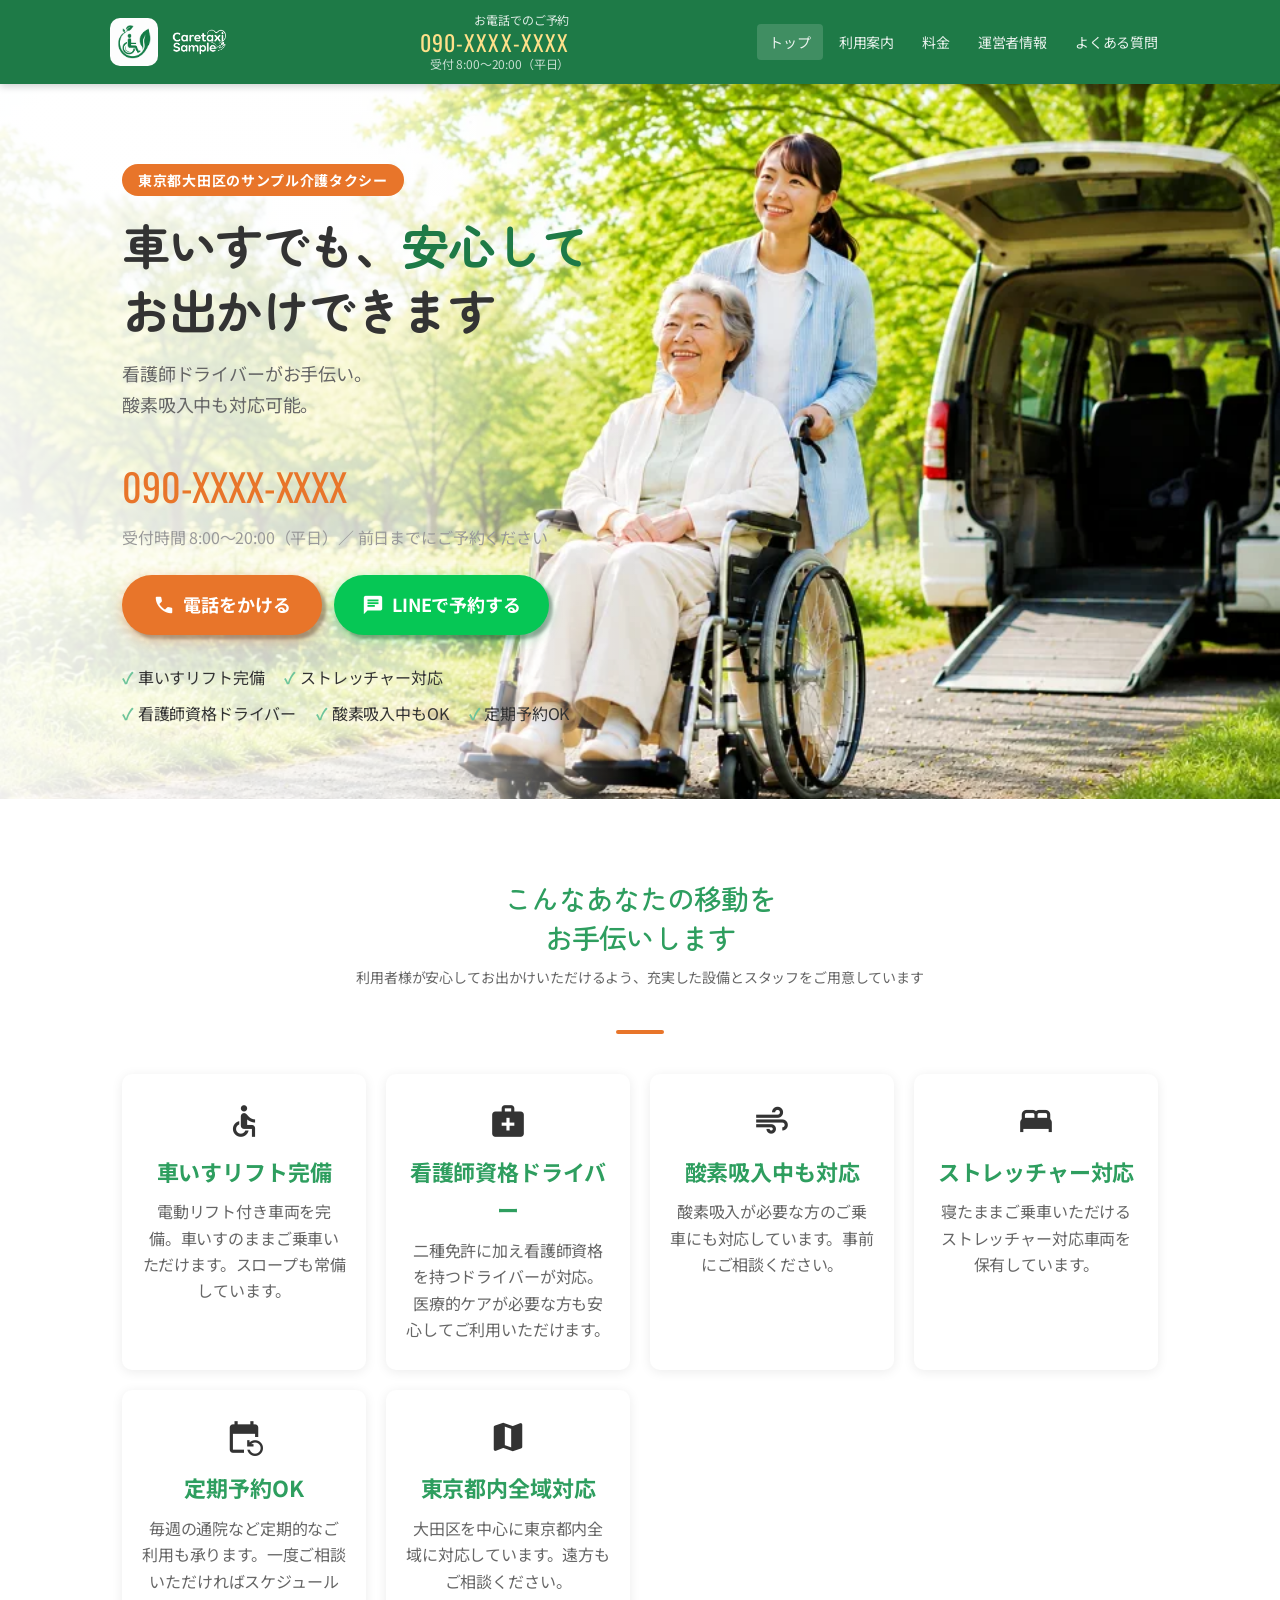
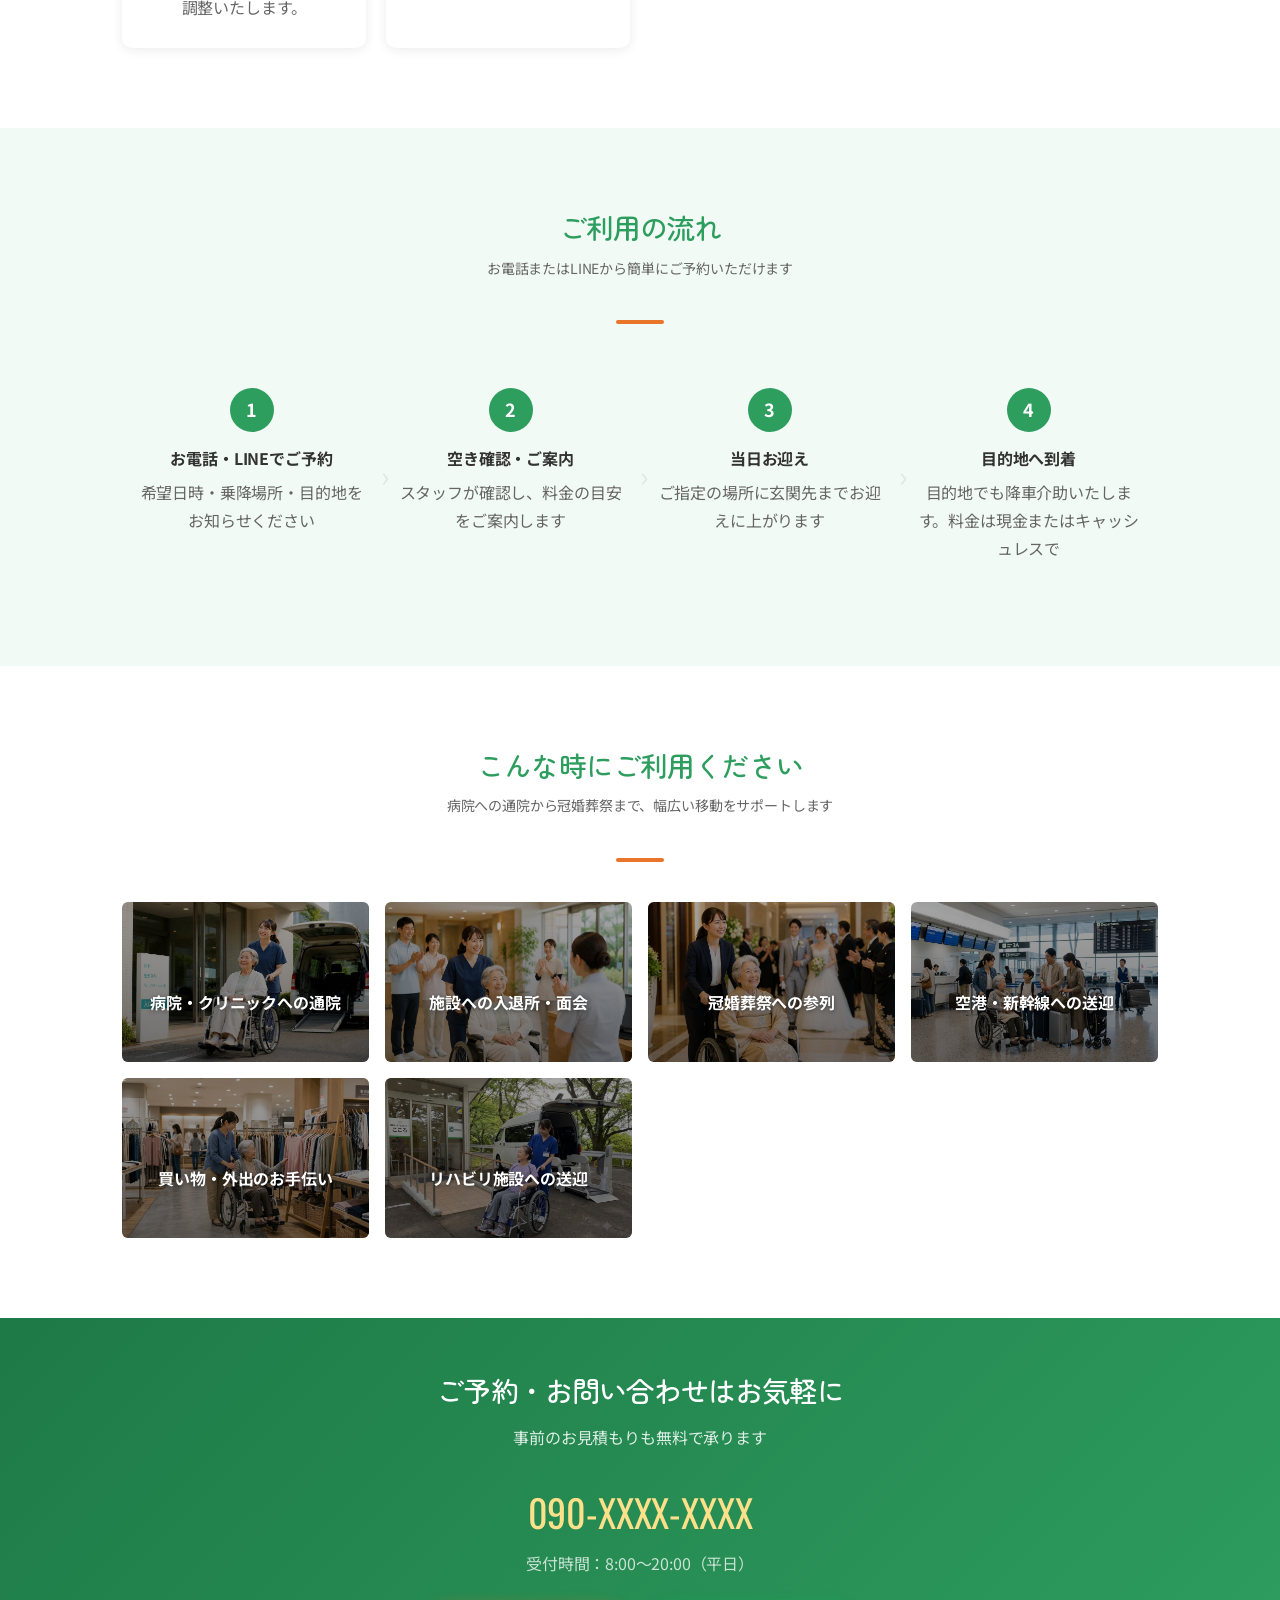
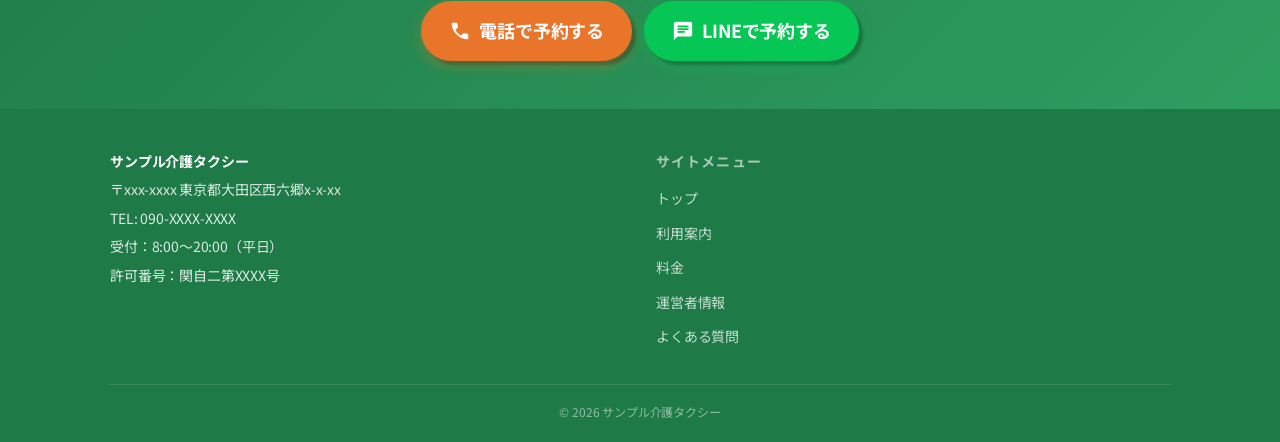
==== sample/index.html @ 13772c68 "Add scene photos to usage cards, remove phone letter-spacing, swap header text for logo image - こんな時" ====
﻿<!DOCTYPE html>
<html lang="ja">
<head>
  <meta charset="UTF-8">
  <meta name="viewport" content="width=device-width, initial-scale=1.0">
  <title>大田区の介護タクシー | サンプル介護タクシー</title>
  <meta name="description" content="大田区・東京都内の介護タクシーはサンプル介護タクシーへ。車いす対応・ストレッチャー対応・看護師資格ドライバーが安心の乗降介助。酸素吸入中も対応。090-XXXX-XXXX">
  <meta name="robots" content="noindex, nofollow">
  <meta property="og:type" content="website">
  <meta property="og:title" content="大田区の介護タクシー | サンプル介護タクシー">
  <meta property="og:description" content="大田区・東京都内の介護タクシー。車いす・ストレッチャー対応、看護師資格ドライバーが乗降介助。090-XXXX-XXXX">
  <meta property="og:url" content="https://sample-caretaxi.com/">
  <meta property="og:image" content="https://sample-caretaxi.com/img/og-image.webp">
  <meta property="og:image:width" content="1200">
  <meta property="og:image:height" content="630">
  <meta property="og:locale" content="ja_JP">
  <meta property="og:site_name" content="サンプル介護タクシー">
  <link rel="canonical" href="https://sample-caretaxi.com/">
  <link rel="icon" href="/img/favicon.ico">

  <!-- Google Analytics 4 — 測定IDを差し替えてください -->
  <script async src="https://www.googletagmanager.com/gtag/js?id={GA4_ID}"></script>
  <script>
    window.dataLayer = window.dataLayer || [];
    function gtag(){dataLayer.push(arguments);}
    gtag('js', new Date());
    gtag('config', '{GA4_ID}');
  </script>

  <!-- Microsoft Clarity — プロジェクトIDを差し替えてください -->
  <script type="text/javascript">
    (function(c,l,a,r,i,t,y){
      c[a]=c[a]||function(){(c[a].q=c[a].q||[]).push(arguments)};
      t=l.createElement(r);t.async=1;t.src="https://www.clarity.ms/tag/"+i;
      y=l.getElementsByTagName(r)[0];y.parentNode.insertBefore(t,y);
    })(window, document, "clarity", "script", "{CLARITY_ID}");
  </script>

  <link rel="preconnect" href="https://fonts.googleapis.com">
  <link rel="preconnect" href="https://fonts.gstatic.com" crossorigin>
  <link href="https://fonts.googleapis.com/css2?family=Noto+Sans+JP:wght@400;500;700&family=Oswald:wght@400&family=Zen+Maru+Gothic:wght@500;700&display=swap" rel="stylesheet">
  <link rel="stylesheet" href="https://fonts.googleapis.com/css2?family=Material+Symbols+Outlined:opsz,wght,FILL,GRAD@20..48,100..700,0..1,-50..200" />
  <link rel="stylesheet" href="css/style.css">
</head>
<body>

<!-- ヘッダー -->
<header class="site-header">
  <div class="header-inner">
    <a href="index.html" class="site-logo">
      <img src="img/logo.png" alt="" class="site-logo-icon"> <img src="img/logo_typo.png" alt="サンプル介護タクシー" class="site-logo-typo">
    </a>
    <a href="tel:090XXXXXXXX" class="header-phone">
      <span class="header-phone-label">お電話でのご予約</span>
      <span class="header-phone-num">090-XXXX-XXXX</span>
      <span class="header-phone-hour">受付 8:00〜20:00（平日）</span>
    </a>
    <nav class="site-nav" aria-label="メインナビゲーション">
      <ul>
        <li><a href="index.html">トップ</a></li>
        <li><a href="guide.html">利用案内</a></li>
        <li><a href="price.html">料金</a></li>
        <li><a href="about.html">運営者情報</a></li>
        <li><a href="faq.html">よくある質問</a></li>
      </ul>
    </nav>
    <button class="nav-toggle" aria-label="メニューを開く" aria-expanded="false">
      <span></span><span></span><span></span>
    </button>
  </div>
  <nav class="mobile-nav" aria-label="モバイルナビゲーション">
    <a href="index.html">トップ</a>
    <a href="guide.html">利用案内</a>
    <a href="price.html">料金</a>
    <a href="about.html">運営者情報</a>
    <a href="faq.html">よくある質問</a>
  </nav>
</header>
<div class="nav-backdrop"></div>

<!-- ヒーロー -->
<section class="hero">
  <div class="container hero-inner">
    <div>
      <span class="hero-badge">東京都大田区のサンプル介護タクシー</span>
      <h1 class="hero-title">
        車いすでも、<em>安心して</em><br>お出かけできます
      </h1>
      <p class="hero-sub">看護師ドライバーがお手伝い。<br>酸素吸入中も対応可能。</p>
      <a href="tel:090XXXXXXXX" class="hero-phone">090-XXXX-XXXX</a>
      <span class="hero-phone-label">受付時間 8:00〜20:00（平日）／ 前日までにご予約ください</span>
      <div class="btn-group">
        <a href="tel:090XXXXXXXX" class="btn btn-tel"><span class="material-symbols-outlined">phone</span> 電話をかける</a>
        <a href="https://line.me/R/ti/p/%40494epy" target="_blank" rel="noopener" class="btn btn-line"><span class="material-symbols-outlined">chat</span> LINEで予約する</a>
      </div>
      <ul class="hero-checks">
        <li>車いすリフト完備</li>
        <li>ストレッチャー対応</li>
        <li>看護師資格ドライバー</li>
        <li>酸素吸入中もOK</li>
        <li>定期予約OK</li>
      </ul>
    </div>
    <div></div><!-- 右カラム（PC時：余白。写真はセクション全面の背景に使用） -->
  </div>
</section>

<!-- 選ばれる理由 -->
<section class="section">
  <div class="container">
    <div class="section-divider">
      <h2 class="section-title">こんなあなたの移動を<br>お手伝いします</h2>
      <p class="section-subtitle">利用者様が安心してお出かけいただけるよう、充実した設備とスタッフをご用意しています</p>
    </div>
    <div class="features-grid">
      <div class="feature-card">
        <div class="feature-icon"><span class="material-symbols-outlined">accessible</span></div>
        <h3 class="feature-title">車いすリフト完備</h3>
        <p class="feature-text">電動リフト付き車両を完備。車いすのままご乗車いただけます。スロープも常備しています。</p>
      </div>
      <div class="feature-card">
        <div class="feature-icon"><span class="material-symbols-outlined">medical_services</span></div>
        <h3 class="feature-title">看護師資格ドライバー</h3>
        <p class="feature-text">二種免許に加え看護師資格を持つドライバーが対応。医療的ケアが必要な方も安心してご利用いただけます。</p>
      </div>
      <div class="feature-card">
        <div class="feature-icon"><span class="material-symbols-outlined">air</span></div>
        <h3 class="feature-title">酸素吸入中も対応</h3>
        <p class="feature-text">酸素吸入が必要な方のご乗車にも対応しています。事前にご相談ください。</p>
      </div>
      <div class="feature-card">
        <div class="feature-icon"><span class="material-symbols-outlined">bed</span></div>
        <h3 class="feature-title">ストレッチャー対応</h3>
        <p class="feature-text">寝たままご乗車いただけるストレッチャー対応車両を保有しています。</p>
      </div>
      <div class="feature-card">
        <div class="feature-icon"><span class="material-symbols-outlined">event_repeat</span></div>
        <h3 class="feature-title">定期予約OK</h3>
        <p class="feature-text">毎週の通院など定期的なご利用も承ります。一度ご相談いただければスケジュール調整いたします。</p>
      </div>
      <div class="feature-card">
        <div class="feature-icon"><span class="material-symbols-outlined">map</span></div>
        <h3 class="feature-title">東京都内全域対応</h3>
        <p class="feature-text">大田区を中心に東京都内全域に対応しています。遠方もご相談ください。</p>
      </div>
    </div>
  </div>
</section>

<!-- ご利用の流れ -->
<section class="section section-alt">
  <div class="container">
    <div class="section-divider">
      <h2 class="section-title">ご利用の流れ</h2>
      <p class="section-subtitle">お電話またはLINEから簡単にご予約いただけます</p>
    </div>
    <div class="steps">
      <div class="step">
        <div class="step-num">1</div>
        <div class="step-title">お電話・LINEでご予約</div>
        <p class="step-text">希望日時・乗降場所・目的地をお知らせください</p>
      </div>
      <div class="step">
        <div class="step-num">2</div>
        <div class="step-title">空き確認・ご案内</div>
        <p class="step-text">スタッフが確認し、料金の目安をご案内します</p>
      </div>
      <div class="step">
        <div class="step-num">3</div>
        <div class="step-title">当日お迎え</div>
        <p class="step-text">ご指定の場所に玄関先までお迎えに上がります</p>
      </div>
      <div class="step">
        <div class="step-num">4</div>
        <div class="step-title">目的地へ到着</div>
        <p class="step-text">目的地でも降車介助いたします。料金は現金またはキャッシュレスで</p>
      </div>
    </div>
  </div>
</section>

<!-- よくご利用いただくシーン -->
<section class="section">
  <div class="container">
    <div class="section-divider">
      <h2 class="section-title">こんな時にご利用ください</h2>
      <p class="section-subtitle">病院への通院から冠婚葬祭まで、幅広い移動をサポートします</p>
    </div>
    <div class="scene-grid">
      <div class="scene-card scene-card--hospital">
        <div class="scene-title">病院・クリニックへの通院</div>
      </div>
      <div class="scene-card scene-card--carehouse">
        <div class="scene-title">施設への入退所・面会</div>
      </div>
      <div class="scene-card scene-card--bride">
        <div class="scene-title">冠婚葬祭への参列</div>
      </div>
      <div class="scene-card scene-card--airport">
        <div class="scene-title">空港・新幹線への送迎</div>
      </div>
      <div class="scene-card scene-card--shop">
        <div class="scene-title">買い物・外出のお手伝い</div>
      </div>
      <div class="scene-card scene-card--rehab">
        <div class="scene-title">リハビリ施設への送迎</div>
      </div>
    </div>
  </div>
</section>

<!-- CTAバナー -->
<section class="cta-banner">
  <div class="container">
    <h2 class="cta-title">ご予約・お問い合わせはお気軽に</h2>
    <p class="cta-sub">事前のお見積もりも無料で承ります</p>
    <a href="tel:090XXXXXXXX" class="cta-phone">090-XXXX-XXXX</a>
    <p class="cta-hour">受付時間：8:00〜20:00（平日）</p>
    <div class="btn-group">
      <a href="tel:090XXXXXXXX" class="btn btn-tel"><span class="material-symbols-outlined">phone</span> 電話で予約する</a>
      <a href="https://line.me/R/ti/p/%40494epy" target="_blank" rel="noopener" class="btn btn-line"><span class="material-symbols-outlined">chat</span> LINEで予約する</a>
    </div>
  </div>
</section>

<!-- フッター -->
<footer class="site-footer">
  <div class="footer-inner">
    <div class="footer-top">
      <div class="footer-info">
        <p class="footer-name">サンプル介護タクシー</p>
        <p>〒xxx-xxxx 東京都大田区西六郷x-x-xx</p>
        <p>TEL: <a href="tel:090XXXXXXXX">090-XXXX-XXXX</a></p>
        <p>受付：8:00〜20:00（平日）</p>
        <p>許可番号：関自二第XXXX号</p>
      </div>
      <div class="footer-nav">
        <p class="footer-nav-title">サイトメニュー</p>
        <ul>
          <li><a href="index.html">トップ</a></li>
          <li><a href="guide.html">利用案内</a></li>
          <li><a href="price.html">料金</a></li>
          <li><a href="about.html">運営者情報</a></li>
          <li><a href="faq.html">よくある質問</a></li>
        </ul>
      </div>
    </div>
    <p class="footer-copy">© 2026 サンプル介護タクシー</p>
  </div>
</footer>

<!-- モバイル固定CTAバー -->
<div class="mobile-cta-bar">
  <p class="cta-bar-label">受付 8:00〜20:00（平日）／ 前日までご予約受付中</p>
  <a href="tel:090XXXXXXXX" class="cta-bar-btn"><span class="material-symbols-outlined">phone</span> 電話をかける</a>
</div>

<script src="js/main.js"></script>

<!-- JSON-LD 構造化データ -->
<script type="application/ld+json">
{
  "@context": "https://schema.org",
  "@type": "LocalBusiness",
  "@id": "https://sample-caretaxi.com/#organization",
  "name": "サンプル介護タクシー",
  "description": "大田区・東京都内で車いす対応・ストレッチャー対応の介護タクシーサービスを提供。看護師資格ドライバーによる安心の乗降介助。酸素吸入中も対応可能。",
  "url": "https://sample-caretaxi.com/",
  "telephone": "090-XXXX-XXXX",
  "address": {
    "@type": "PostalAddress",
    "streetAddress": "西六郷x-x-xx",
    "addressLocality": "大田区",
    "addressRegion": "東京都",
    "postalCode": "xxxxxxx",
    "addressCountry": "JP"
  },
  "geo": {
    "@type": "GeoCoordinates",
    "latitude": 35.5562,
    "longitude": 139.7032
  },
  "openingHoursSpecification": [
    {
      "@type": "OpeningHoursSpecification",
      "dayOfWeek": ["Monday","Tuesday","Wednesday","Thursday","Friday"],
      "opens": "08:00",
      "closes": "20:00"
    }
  ],
  "areaServed": [
    {"@type": "City", "name": "大田区"},
    {"@type": "City", "name": "品川区"},
    {"@type": "City", "name": "目黒区"},
    {"@type": "City", "name": "世田谷区"},
    {"@type": "City", "name": "渋谷区"},
    {"@type": "City", "name": "港区"},
    {"@type": "City", "name": "江東区"},
    {"@type": "City", "name": "墨田区"},
    {"@type": "City", "name": "荒川区"},
    {"@type": "City", "name": "足立区"},
    {"@type": "City", "name": "葛飾区"},
    {"@type": "City", "name": "江戸川区"},
    {"@type": "AdministrativeArea", "name": "東京都"}
  ],
  "hasOfferCatalog": {
    "@type": "OfferCatalog",
    "name": "介護タクシーサービス",
    "itemListElement": [
      {"@type": "Offer", "itemOffered": {"@type": "Service", "name": "車いすタクシー"}},
      {"@type": "Offer", "itemOffered": {"@type": "Service", "name": "ストレッチャータクシー"}},
      {"@type": "Offer", "itemOffered": {"@type": "Service", "name": "酸素吸入中の患者様向けタクシー"}}
    ]
  },
  "priceRange": "¥¥",
  "paymentAccepted": "Cash, Credit Card",
  "currenciesAccepted": "JPY"
}
</script>

</body>
</html>
---- sample/css/style.css ----
﻿/* ============================================================
   サンプル介護タクシー — メインスタイルシート
   ============================================================ */

/* ----- CSS変数 ----- */
:root {
  --color-primary:       #2E9E5F;
  --color-primary-dark:  #1E7A47;
  --color-accent:        #E8752A;
  --color-accent-light:  #F5A46B;
  --color-accent-dark:   #C45A16;
  --color-sub:           #1A6FA8;
  --color-text:          #333333;
  --color-text-secondary:#666666;
  --color-text-muted:    #999999;
  --color-bg:            #FFFFFF;
  --color-bg-light:      #F2FAF5;
  --color-bg-warm:       #FDF6EE;
  --color-border:        #DCEAE1;

  --font-sans: "Hiragino Kaku Gothic ProN", "Hiragino Sans", 'Noto Sans JP', sans-serif;
  --font-phone: 'Oswald', 'Noto Sans JP', sans-serif;
  --font-heading: 'Zen Maru Gothic', var(--font-sans);

  --text-xs:   12px;
  --text-sm:   14px;
  --text-base: 16px;
  --text-lg:   18px;
  --text-xl:   22px;
  --text-2xl:  28px;
  --text-3xl:  36px;
  --text-phone: 38px;

  --leading-tight:  1.4;
  --leading-normal: 1.75;

  --radius: 6px;
  --shadow: 0 2px 12px rgba(0,0,0,0.08);
}

/* ----- Material Symbols ----- */
.material-symbols-outlined {
  font-variation-settings: 'FILL' 1, 'wght' 400, 'GRAD' 0, 'opsz' 24;
  vertical-align: middle;
  line-height: 1;
  user-select: none;
}
.btn .material-symbols-outlined { font-size: 22px; }
.cta-bar-btn .material-symbols-outlined { font-size: 22px; }
.header-phone .material-symbols-outlined { font-size: 18px; }

/* ----- リセット・ベース ----- */
*, *::before, *::after { box-sizing: border-box; margin: 0; padding: 0; }

html { font-size: var(--text-base); scroll-behavior: smooth; }

body {
  font-family: var(--font-sans);
  color: var(--color-text);
  line-height: var(--leading-normal);
  letter-spacing: -0.01em;
  background: var(--color-bg);
}

h1, h2 { font-family: var(--font-heading); letter-spacing: -0.03em; }

img { max-width: 100%; height: auto; display: block; }
a { color: var(--color-primary); text-decoration: none; }
a:hover { text-decoration: underline; }
ul, ol { list-style: none; }

/* ----- レイアウト ----- */
.container { max-width: 1100px; margin: 0 auto; padding: 0 20px; }
.section { padding: 56px 0; }
.section-alt { background: var(--color-bg-light); }
.section-warm { background: var(--color-bg-warm); }

.section-title {
  text-align: center;
  font-size: var(--text-2xl);
  font-weight: 500;
  color: var(--color-primary);
  margin-bottom: 8px;
  line-height: var(--leading-tight);
}
.section-subtitle {
  text-align: center;
  color: var(--color-text-secondary);
  margin-bottom: 40px;
  font-size: var(--text-sm);
}

/* ----- ヘッダー ----- */
.site-header {
  background: var(--color-primary-dark);
  color: #fff;
  position: sticky;
  top: 0;
  z-index: 100;
  box-shadow: 0 2px 8px rgba(0,0,0,0.2);
}
.header-inner {
  display: flex;
  align-items: center;
  justify-content: space-between;
  padding: 12px 20px;
  max-width: 1100px;
  margin: 0 auto;
  gap: 16px;
}
.site-logo {
  display: inline-flex;
  align-items: center;
  gap: 8px;
  font-size: var(--text-lg);
  font-weight: 700;
  color: #fff;
  text-decoration: none;
  white-space: nowrap;
  flex-shrink: 0;
}
.site-logo-icon {
  width: 36px;
  height: 36px;
  border-radius: 10px;
  object-fit: cover;
}
.site-logo-typo {
  height: 36px;
  width: auto;
}

.header-phone {
  display: none; /* モバイルでは非表示。ヒーローに大きな電話番号があるため */
  flex-direction: column;
  align-items: flex-end;
  text-decoration: none;
  color: #fff;
  line-height: 1.3;
}
.header-phone-label { font-size: var(--text-xs); opacity: 0.85; }
.header-phone-num { font-family: var(--font-phone); font-size: 22px; letter-spacing: 0.05em; color: #FFE08A; }
.header-phone-hour { font-size: var(--text-xs); opacity: 0.75; }

.site-nav { display: none; }
.site-nav ul { display: flex; gap: 4px; }
.site-nav a {
  display: block;
  padding: 6px 12px;
  color: rgba(255,255,255,0.9);
  font-size: var(--text-sm);
  border-radius: 4px;
  white-space: nowrap;
  transition: background 0.15s;
}
.site-nav a:hover, .site-nav a.active {
  background: rgba(255,255,255,0.15);
  text-decoration: none;
}

.nav-toggle {
  display: flex;
  flex-direction: column;
  gap: 5px;
  background: none;
  border: none;
  cursor: pointer;
  padding: 4px;
  flex-shrink: 0;
}
.nav-toggle span {
  display: block;
  width: 24px;
  height: 2px;
  background: #fff;
  border-radius: 2px;
  transition: transform 0.25s, opacity 0.25s;
}
.nav-toggle.open span:nth-child(1) { transform: translateY(7px) rotate(45deg); }
.nav-toggle.open span:nth-child(2) { opacity: 0; }
.nav-toggle.open span:nth-child(3) { transform: translateY(-7px) rotate(-45deg); }

.mobile-nav {
  display: none;
  position: absolute;
  top: 100%;
  left: 0;
  right: 0;
  background: var(--color-primary);
  padding: 8px 0 16px;
  box-shadow: 0 8px 16px rgba(0,0,0,0.2);
}
.mobile-nav.open { display: block; }
.mobile-nav a {
  display: block;
  padding: 12px 24px;
  color: #fff;
  font-size: var(--text-base);
  border-bottom: 1px solid rgba(255,255,255,0.1);
}
.mobile-nav a:hover { background: rgba(255,255,255,0.1); text-decoration: none; }

.nav-backdrop {
  display: none;
  position: fixed;
  inset: 0;
  background: rgba(0,0,0,0.5);
  z-index: 90;
}
.nav-backdrop.open { display: block; }

/* ----- ボタン ----- */
.btn {
  display: inline-flex;
  align-items: center;
  justify-content: center;
  gap: 8px;
  padding: 14px 28px;
  border-radius: 999px;
  font-size: var(--text-lg);
  font-weight: 700;
  text-decoration: none;
  transition: background-color 0.2s, transform 0.1s, box-shadow 0.2s;
  min-width: 200px;
  cursor: pointer;
  border: none;
}
.btn:hover { text-decoration: none; }
.btn:active { transform: scale(0.97); }

.btn-tel {
  background-color: var(--color-accent);
  color: #fff;
  box-shadow: 0 4px 14px rgba(232,117,42,0.4), 4px 4px 3px rgba(0,0,0,0.3);
}
.btn-tel:hover { background-color: var(--color-accent-dark); color: #fff; }

.btn-line {
  background-color: #06C755;
  color: #fff;
  box-shadow: 0 4px 14px rgba(6,199,85,0.35), 4px 4px 3px rgba(0,0,0,0.3);
}
.btn-line:hover { background-color: #05a547; color: #fff; }

.btn-group {
  display: flex;
  flex-wrap: wrap;
  gap: 12px;
  justify-content: center;
}

/* ----- ヒーロー ----- */
.hero {
  position: relative;
  color: #fff;
  padding: 340px 0 56px;
  text-align: center;
  overflow: hidden;
  background: var(--color-primary-dark);
}
.hero::before {
  content: '';
  position: absolute;
  top: 0;
  left: 0;
  right: 0;
  height: 560px;
  background:
    linear-gradient(to bottom, rgba(0,0,0,0) 65%, var(--color-primary-dark) 100%),
    linear-gradient(to bottom, rgba(40,40,40,0) 0%, rgba(40,40,40,0.3) 100%),
    url('../img/fv_16-10.webp') center/cover no-repeat;
}
.hero-inner { position: relative; z-index: 1; }
.hero-badge {
  display: inline-block;
  background: var(--color-accent);
  color: #fff;
  font-size: var(--text-sm);
  font-weight: 700;
  padding: 4px 16px;
  border-radius: 20px;
  margin-bottom: 16px;
  letter-spacing: 0.05em;
}
.hero-title {
  font-size: clamp(28px, 5vw, 48px);
  font-weight: 700;
  line-height: 1.35;
  margin-bottom: 16px;
  text-shadow: 0 2px 8px rgba(0,0,0,0.3);
}
.hero-title em { color: #FFE08A; font-style: normal; }
.hero-sub {
  font-size: var(--text-lg);
  opacity: 0.9;
  margin-bottom: 32px;
}
.hero-phone {
  font-family: var(--font-phone);
  font-size: var(--text-phone);
  color: #FFE08A;
  display: block;
  margin-bottom: 4px;
  text-decoration: none;
}
.hero-phone:hover { color: #fff; text-decoration: none; }
.hero-phone-label {
  font-size: var(--text-base);
  opacity: 0.8;
  display: block;
  margin-bottom: 24px;
}
.hero-checks {
  display: flex;
  flex-wrap: wrap;
  justify-content: center;
  gap: 8px 20px;
  margin-top: 28px;
  font-size: var(--text-base);
}
.hero-checks li::before { content: '✓ '; color: #6DC49A; font-weight: 700; }

/* ----- 特徴カード ----- */
.features-grid {
  display: grid;
  grid-template-columns: repeat(auto-fit, minmax(200px, 1fr));
  gap: 20px;
}
.feature-card {
  background: var(--color-bg);
  border-radius: 10px;
  padding: 28px 20px;
  text-align: center;
  box-shadow: var(--shadow);
  transition: transform 0.2s;
}
.feature-card:hover { transform: translateY(-4px); }
.feature-icon { margin-bottom: 12px; }
.feature-icon .material-symbols-outlined { font-size: 38px; } /* 実測で縦32px相当（Google FontsのCDN側で font-size:24px が直指定されているため、子孫セレクタで明示的に上書きする必要がある） */
.feature-title { font-size: var(--text-xl); font-weight: 700; color: var(--color-primary); margin-bottom: 8px; }
.feature-text { font-size: var(--text-base); color: var(--color-text-secondary); line-height: 1.65; }

/* ----- ステップ ----- */
.steps {
  display: grid;
  grid-template-columns: 1fr;
  gap: 0;
  position: relative;
}
.step {
  text-align: center;
  padding: 24px 16px;
  position: relative;
}
.step::after {
  content: '›';
  display: none;
  position: absolute;
  right: -8px;
  top: 50%;
  transform: translateY(-50%);
  font-size: 28px;
  color: var(--color-border);
}
.step:last-child::after { display: none; }
.step-num {
  display: inline-flex;
  align-items: center;
  justify-content: center;
  width: 44px;
  height: 44px;
  border-radius: 50%;
  background: var(--color-primary);
  color: #fff;
  font-weight: 700;
  font-size: var(--text-lg);
  margin-bottom: 12px;
}
.step-title { font-weight: 700; color: var(--color-text); margin-bottom: 6px; }
.step-text { font-size: var(--text-base); color: var(--color-text-secondary); }

/* ----- CTAバナー ----- */
.cta-banner {
  background: linear-gradient(135deg, var(--color-primary-dark), var(--color-primary));
  color: #fff;
  padding: 48px 0;
  text-align: center;
}
.cta-title { font-size: var(--text-2xl); font-weight: 500; margin-bottom: 8px; }
.cta-sub { opacity: 0.85; margin-bottom: 28px; }
.cta-phone {
  font-family: var(--font-phone);
  font-size: var(--text-phone);
  color: #FFE08A;
  display: block;
  margin-bottom: 4px;
  text-decoration: none;
}
.cta-phone:hover { color: #fff; text-decoration: none; }
.cta-hour { font-size: var(--text-base); opacity: 0.75; margin-bottom: 24px; }

/* ----- テーブル ----- */
.price-table {
  width: 100%;
  border-collapse: collapse;
  background: #fff;
  border-radius: var(--radius);
  overflow: hidden;
  box-shadow: var(--shadow);
}
.price-table th, .price-table td {
  padding: 14px 20px;
  border-bottom: 1px solid var(--color-border);
  text-align: left;
}
.price-table th {
  background: var(--color-primary);
  color: #fff;
  font-weight: 700;
}
.price-table tr:last-child td { border-bottom: none; }
.price-table tr:nth-child(even) td { background: var(--color-bg-light); }
.price-table .price-amount { font-weight: 700; color: var(--color-accent); font-size: var(--text-lg); }

/* 料金表：狭い画面では横スクロールで見せ、項目名・金額の途中改行を防ぐ（説明文の最終列のみ自然折り返し） */
.price-table { min-width: 500px; }
.price-table th, .price-table td { white-space: nowrap; vertical-align: middle; }
.price-table th:last-child, .price-table td:last-child { white-space: normal; min-width: 180px; }

/* 料金の目安（参考）テーブル：狭い画面では横スクロールで見せ、金額・ラベルの途中改行を防ぐ */
.fare-guide { min-width: 460px; }
.fare-guide th, .fare-guide td { white-space: nowrap; vertical-align: middle; }

/* ----- FAQ アコーディオン ----- */
.faq-list { max-width: 800px; margin: 0 auto; }
.faq-item { border-bottom: 1px solid var(--color-border); }
.faq-question {
  width: 100%;
  display: flex;
  align-items: flex-start;
  gap: 12px;
  padding: 18px 0;
  background: none;
  border: none;
  text-align: left;
  cursor: pointer;
  font-size: var(--text-base);
  font-family: var(--font-sans);
  color: var(--color-text);
  font-weight: 700;
  line-height: var(--leading-normal);
}
.faq-question:hover { color: var(--color-primary); }
.faq-q-label {
  flex-shrink: 0;
  width: 28px;
  height: 28px;
  border-radius: 50%;
  background: var(--color-accent);
  color: #fff;
  display: flex;
  align-items: center;
  justify-content: center;
  font-weight: 700;
  font-size: var(--text-sm);
  margin-top: 2px;
}
.faq-q-text { flex: 1; }
.faq-chevron {
  flex-shrink: 0;
  width: 20px;
  height: 20px;
  margin-top: 4px;
  color: var(--color-text-muted);
  transition: transform 0.25s;
}
.faq-item.open .faq-chevron { transform: rotate(180deg); }

.faq-answer {
  display: none;
  padding: 0 0 20px 40px;
  color: var(--color-text-secondary);
  line-height: var(--leading-normal);
}
.faq-answer.open { display: block; }
.faq-a-label {
  display: inline-block;
  font-weight: 700;
  color: var(--color-sub);
  margin-bottom: 4px;
}

/* ----- パンくず ----- */
.breadcrumb {
  padding: 12px 0;
  font-size: var(--text-sm);
  color: var(--color-text-muted);
}
.breadcrumb a { color: var(--color-primary); }
.breadcrumb span + span::before { content: ' › '; }

/* ----- ページヘッダー ----- */
.page-hero {
  position: relative;
  color: #fff;
  padding: 40px 0 36px;
  overflow: hidden;
  background: url('../img/fv_16-10.webp') center/cover no-repeat;
}
.page-hero::before {
  content: '';
  position: absolute;
  inset: 0;
  background: linear-gradient(135deg, var(--color-primary-dark) 0%, var(--color-primary) 70%, rgba(46,158,95,0.75) 100%);
  opacity: 0.65;
}
.page-hero .container { position: relative; }
.page-hero-title {
  font-size: var(--text-3xl);
  font-weight: 700;
  margin-bottom: 8px;
}
.page-hero-sub { opacity: 0.85; font-size: var(--text-base); }

/* ----- プロフィール写真 ----- */
.profile-photo {
  flex-shrink: 0;
  width: 160px;
  margin: 0 auto;
}
.profile-photo img {
  display: block;
  width: 100%;
  aspect-ratio: 1 / 1;
  object-fit: cover;
  object-position: center top;
  border-radius: 50%;
  border: 4px solid var(--color-bg-light);
  box-shadow: 0 8px 20px rgba(0,0,0,0.15);
}

/* ----- バッジ ----- */
.badge {
  display: inline-flex;
  align-items: center;
  gap: 6px;
  padding: 6px 14px;
  border-radius: 20px;
  font-size: var(--text-sm);
  font-weight: 700;
}
.badge-green { background: #6DC49A; color: #1a5e40; }
.badge-blue  { background: #D0E8F8; color: var(--color-primary-dark); }
.badge-orange{ background: #FDE8D5; color: #9b3e0a; }

.badge-list { display: flex; flex-wrap: wrap; gap: 8px; margin-bottom: 16px; }

/* ----- 概要テーブル ----- */
.info-table {
  width: 100%;
  border-collapse: collapse;
}
.info-table th, .info-table td {
  padding: 12px 16px;
  border: 1px solid var(--color-border);
  vertical-align: top;
  font-size: var(--text-base);
}
.info-table th {
  background: var(--color-bg-light);
  font-weight: 700;
  width: 30%;
  white-space: nowrap;
}

/* ----- カード ----- */
.card {
  background: #fff;
  border-radius: 10px;
  padding: 28px;
  box-shadow: var(--shadow);
}
.card-grid {
  display: grid;
  grid-template-columns: repeat(auto-fit, minmax(280px, 1fr));
  gap: 20px;
}

/* ----- 機材・装備カード（画像プレースホルダー） ----- */
.equipment-photo {
  aspect-ratio: 4 / 3;
  background: var(--color-bg-light);
  border: 1px dashed var(--color-border);
  border-radius: 8px;
  display: flex;
  flex-direction: column;
  align-items: center;
  justify-content: center;
  gap: 6px;
  color: var(--color-text-muted);
  margin-bottom: 14px;
}
.equipment-photo .material-symbols-outlined { font-size: 36px; }
.equipment-photo-label { font-size: var(--text-xs); }
.equipment-name { font-size: var(--text-xl); font-weight: 700; color: var(--color-primary); margin-bottom: 6px; }
.equipment-desc { font-size: var(--text-base); color: var(--color-text-secondary); }

/* ----- 区切り装飾 ----- */
.section-divider {
  text-align: center;
  margin-bottom: 40px;
}
.section-divider::after {
  content: '';
  display: block;
  width: 48px;
  height: 4px;
  border-radius: 2px;
  background: var(--color-accent);
  margin: 12px auto 0;
}

/* ----- フッター ----- */
.site-footer {
  background: var(--color-primary-dark);
  color: rgba(255,255,255,0.85);
  padding: 40px 0 20px;
}
.footer-inner {
  max-width: 1100px;
  margin: 0 auto;
  padding: 0 20px;
}
.footer-top {
  display: flex;
  flex-wrap: wrap;
  gap: 32px;
  margin-bottom: 32px;
}
.footer-info { flex: 1; min-width: 220px; }
.footer-name { font-size: var(--text-lg); font-weight: 700; color: #fff; margin-bottom: 8px; }
.footer-info p { font-size: var(--text-sm); margin-bottom: 4px; }
.footer-info a { color: rgba(255,255,255,0.85); }
.footer-nav { flex: 1; min-width: 200px; }
.footer-nav-title { font-size: var(--text-sm); font-weight: 700; color: rgba(255,255,255,0.6); margin-bottom: 10px; letter-spacing: 0.08em; text-transform: uppercase; }
.footer-nav ul { display: flex; flex-wrap: wrap; gap: 4px 0; flex-direction: column; }
.footer-nav a { font-size: var(--text-sm); color: rgba(255,255,255,0.75); padding: 3px 0; display: block; }
.footer-nav a:hover { color: #fff; text-decoration: none; }
.footer-copy {
  border-top: 1px solid rgba(255,255,255,0.12);
  padding-top: 16px;
  font-size: var(--text-xs);
  color: rgba(255,255,255,0.5);
  text-align: center;
}

/* ----- 注意書き ----- */
.note {
  font-size: var(--text-base);
  color: var(--color-text-muted);
  padding-left: 1em;
  text-indent: -1em;
}
.note::before { content: '※ '; }
.note-box {
  background: var(--color-bg-light);
  border-left: 4px solid var(--color-border);
  border-radius: 0 var(--radius) var(--radius) 0;
  padding: 16px 20px;
  margin-top: 16px;
}
.note-box .note { padding-left: 0; text-indent: 0; }
.note-box .note::before { content: ''; }
.note-box li { font-size: var(--text-base); color: var(--color-text-secondary); padding: 3px 0 3px 1.2em; position: relative; }
.note-box li::before { content: '・'; position: absolute; left: 0; }

/* ----- シーンカード ----- */
.scene-grid {
  display: grid;
  grid-template-columns: repeat(auto-fit, minmax(200px, 1fr));
  gap: 16px;
}
.scene-card {
  position: relative;
  display: flex;
  flex-direction: column;
  justify-content: center;
  min-height: 160px;
  background-color: var(--color-bg-light);
  background-size: cover;
  background-position: center;
  border-radius: var(--radius);
  padding: 64px 20px 24px;
  text-align: center;
  overflow: hidden;
  color: #fff;
  isolation: isolate;
}
.scene-card::before {
  content: '';
  position: absolute;
  inset: 0;
  background: linear-gradient(180deg, rgba(0, 0, 0, 0.35), rgba(0, 0, 0, 0.55));
  z-index: -1;
}
.scene-card--hospital { background-image: url('../img/hospital_commute.webp'); }
.scene-card--carehouse { background-image: url('../img/carehouse.webp'); }
.scene-card--bride { background-image: url('../img/bride.webp'); }
.scene-card--airport { background-image: url('../img/airport.webp'); }
.scene-card--shop { background-image: url('../img/shop.webp'); }
.scene-card--rehab { background-image: url('../img/rehab.webp'); }
.scene-title { font-weight: 700; font-size: var(--text-base); text-shadow: 0 1px 4px rgba(0, 0, 0, 0.5); }

/* ----- モバイル固定CTAバー ----- */
.mobile-cta-bar {
  display: block;
  position: fixed;
  bottom: 0;
  left: 0;
  right: 0;
  background: #fff;
  padding: 10px 16px max(16px, env(safe-area-inset-bottom));
  box-shadow: 0 -3px 16px rgba(0,0,0,0.12);
  z-index: 200;
  text-align: center;
}
.cta-bar-label {
  font-size: 12px;
  color: var(--color-text-muted);
  margin-bottom: 6px;
  letter-spacing: 0.02em;
}
.cta-bar-btn {
  display: flex;
  align-items: center;
  justify-content: center;
  gap: 8px;
  width: 100%;
  padding: 14px;
  background: var(--color-accent);
  color: #fff;
  font-size: var(--text-lg);
  font-weight: 700;
  border-radius: 999px;
  text-decoration: none;
  box-shadow: 0 4px 14px rgba(232,117,42,0.35), 4px 4px 3px rgba(0,0,0,0.3);
  transition: background-color 0.2s;
}
.cta-bar-btn:hover { background: var(--color-accent-dark); color: #fff; text-decoration: none; }

/* 固定バー分のコンテンツ余白（モバイルのみ） */
@media (max-width: 767px) {
  body { padding-bottom: calc(140px + env(safe-area-inset-bottom)); }
}

/* ============================================================
   PC レスポンシブ
   ============================================================ */
@media (min-width: 768px) {
  .site-logo-icon { width: 48px; height: 48px; }
  .steps { grid-template-columns: repeat(auto-fit, minmax(180px, 1fr)); }
  .step::after { display: block; }
  .step:last-child::after { display: none; }
  .site-nav { display: block; }
  .nav-toggle { display: none; }
  .header-phone { display: flex; }
  .mobile-cta-bar { display: none; }
  .container { padding: 0 32px; }
  .section { padding: 80px 0; }
  .hero {
    padding: 80px 0 72px;
    text-align: left;
    background: url('../img/fv_16-10.webp') center/cover no-repeat;
  }
  .hero::before {
    content: '';
    position: absolute;
    inset: 0;
    height: auto;
    background: linear-gradient(90deg, rgba(255,255,255,0.92) 0%, rgba(255,255,255,0.7) 32%, rgba(255,255,255,0) 50%);
  }
  .hero-inner {
    display: grid;
    grid-template-columns: 1fr 1fr;
    gap: 40px;
    align-items: center;
    color: var(--color-text);
  }
  .hero-title { text-shadow: none; }
  .hero-title em { color: var(--color-primary-dark); }
  .hero-sub { color: var(--color-text-secondary); opacity: 1; }
  .hero-phone { color: var(--color-accent); }
  .hero-phone:hover { color: var(--color-accent-dark); }
  .hero-phone-label { color: var(--color-text-muted); opacity: 1; }
  .hero-checks { justify-content: flex-start; }
  .hero .btn-group { justify-content: flex-start; }
  .info-table th { width: 220px; }
}
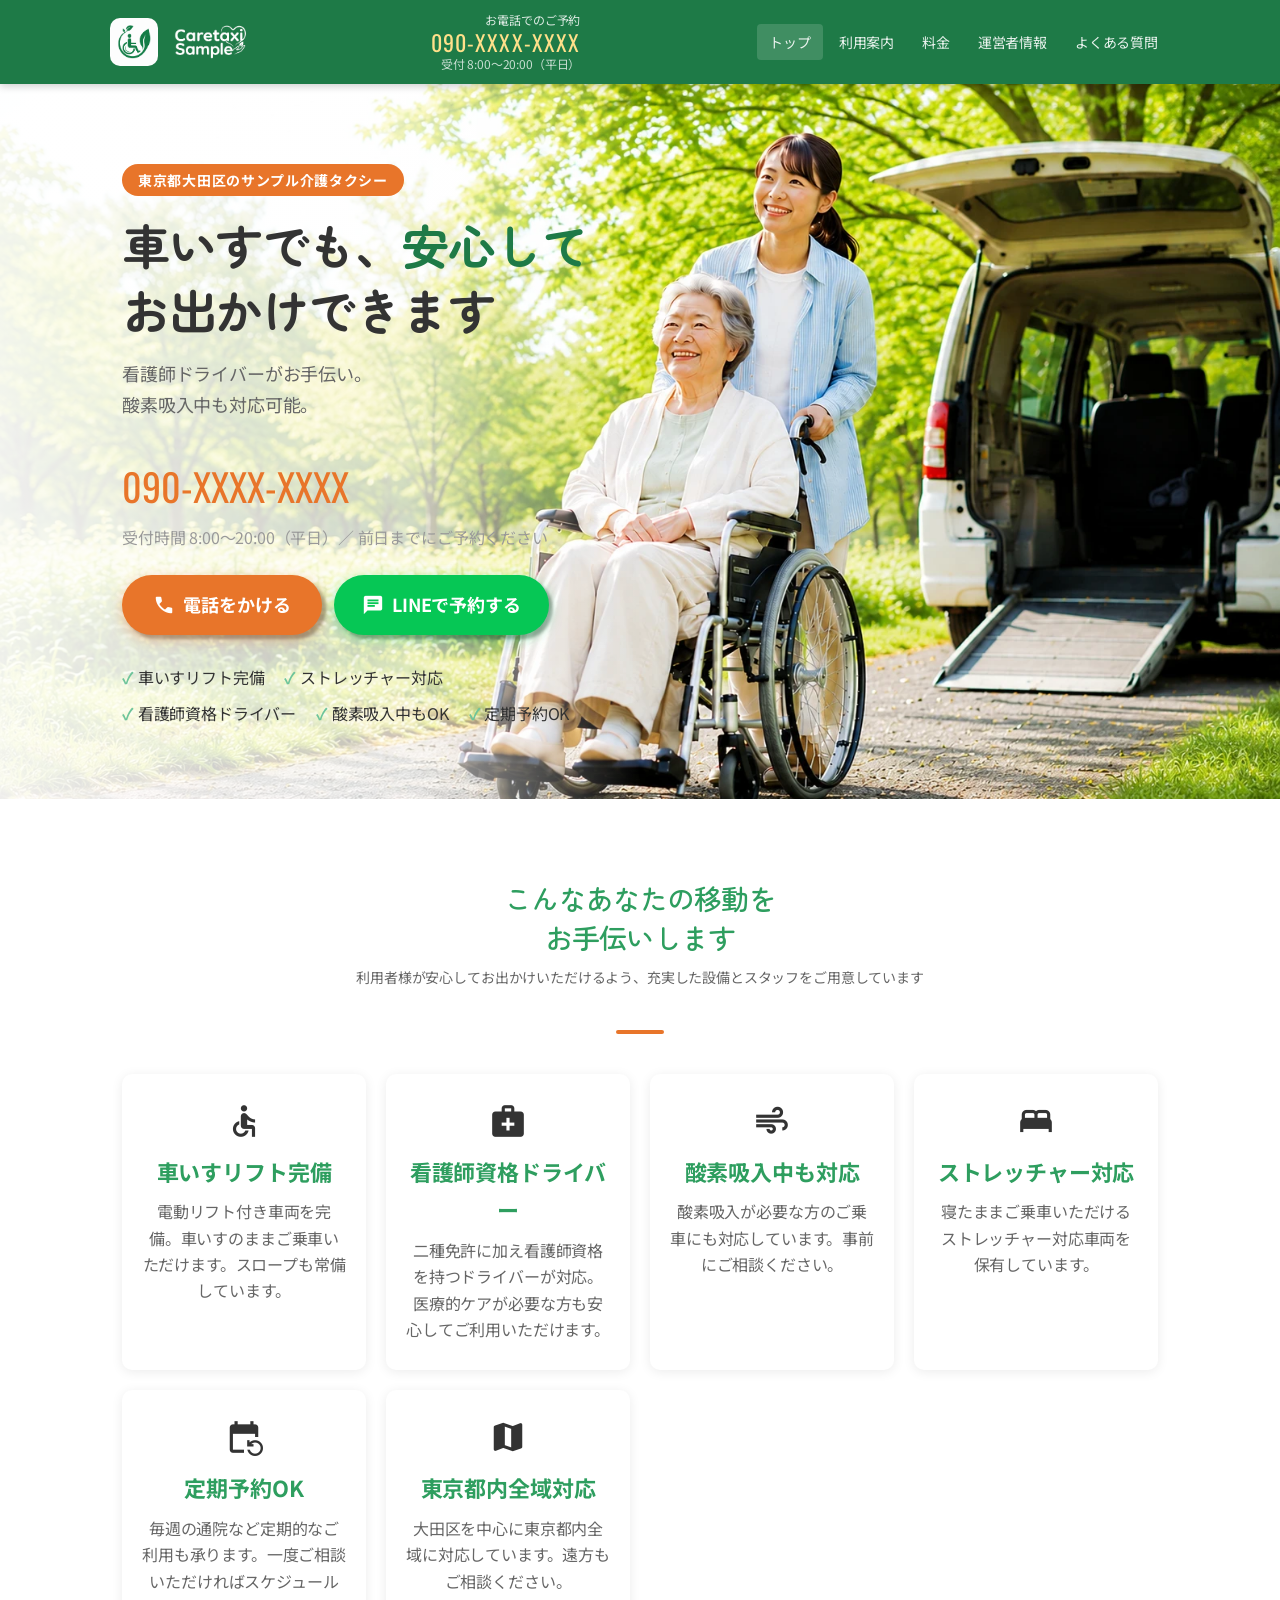
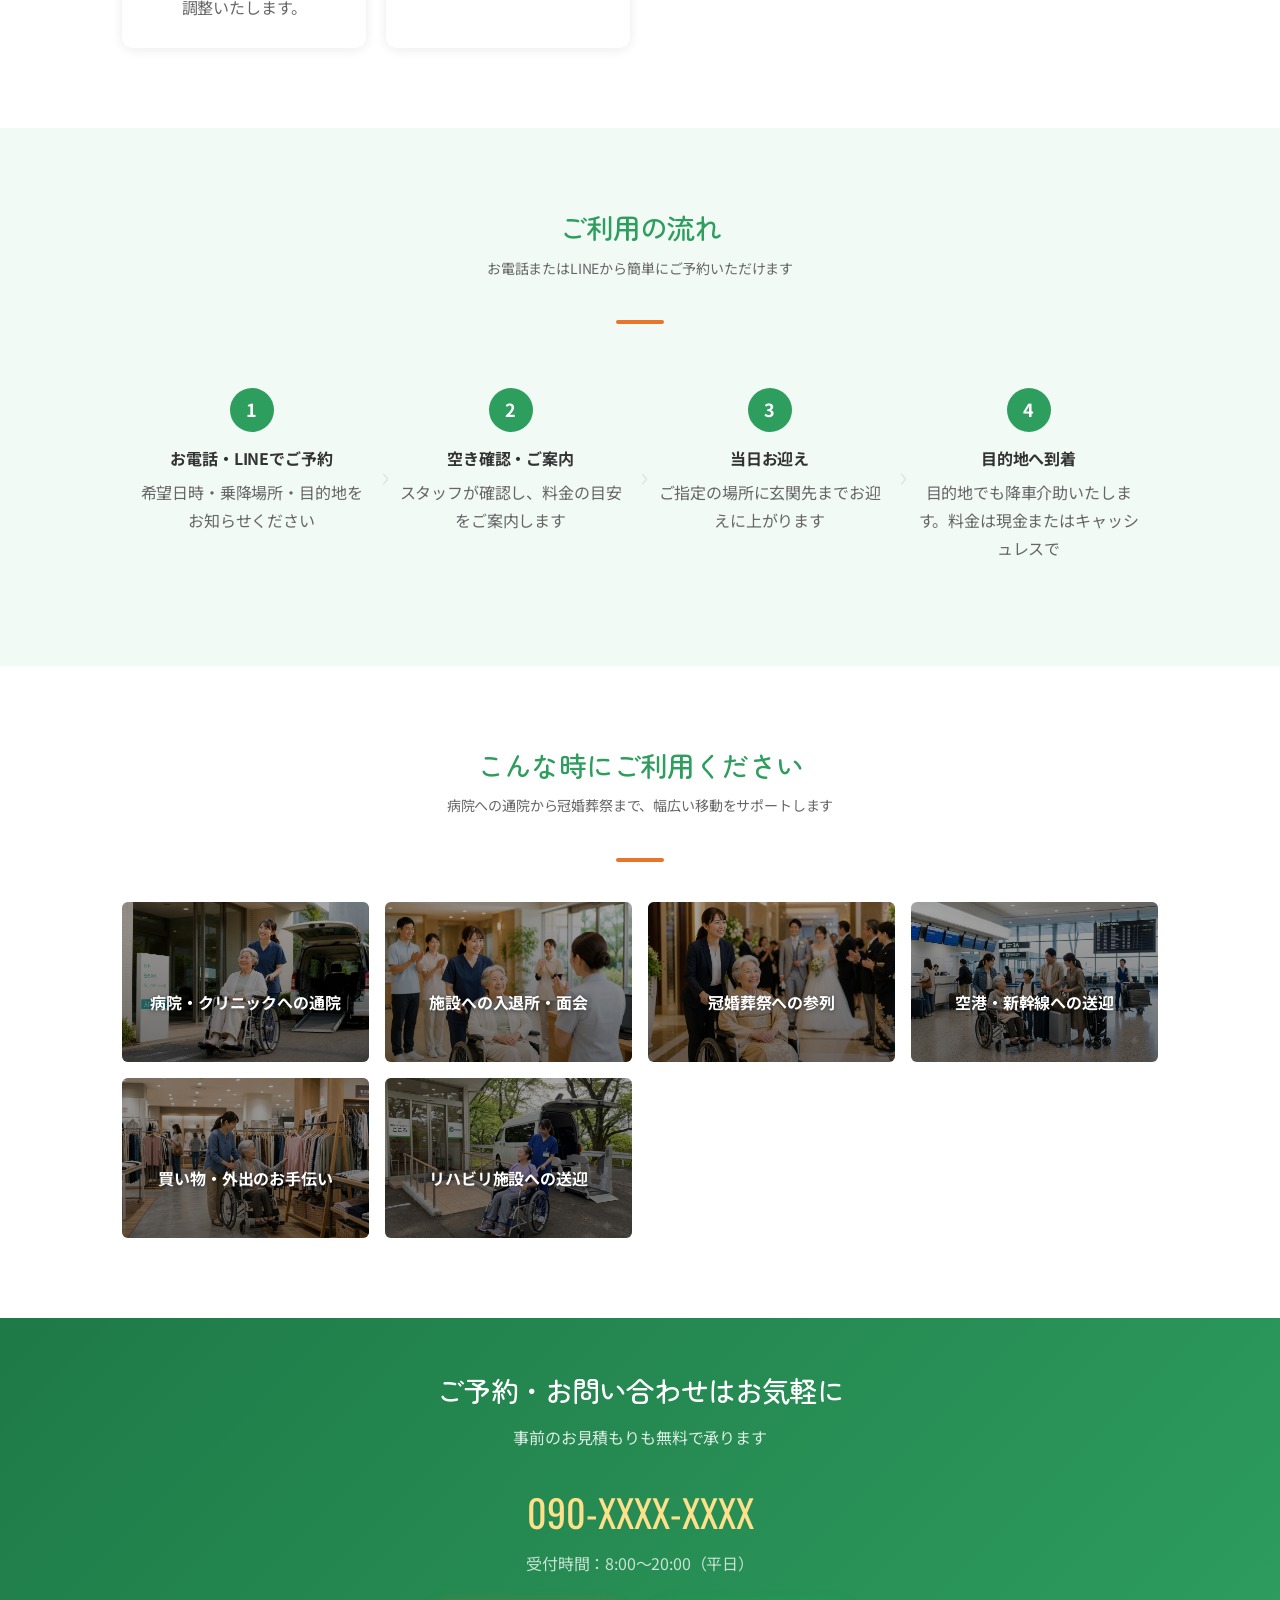
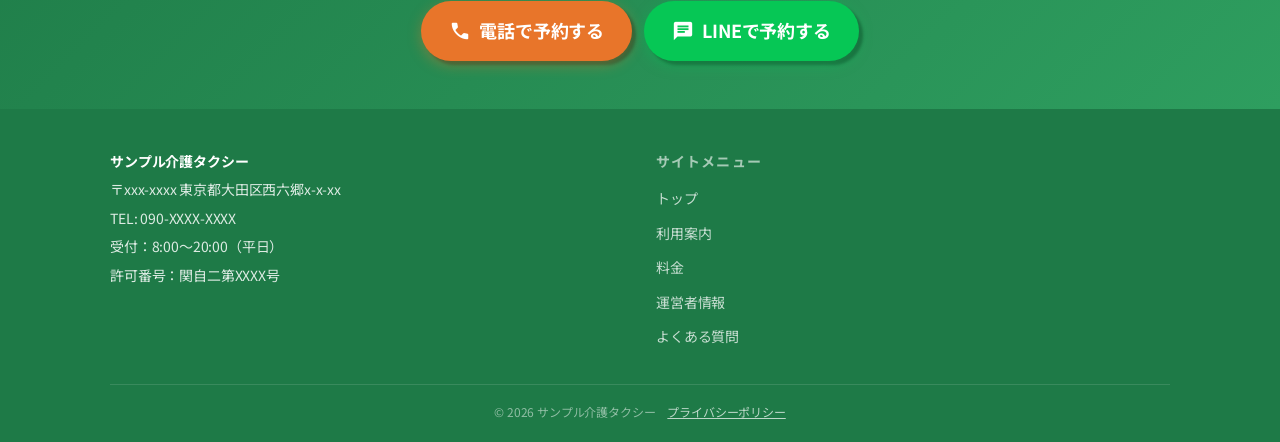
==== commit 97555ae6: "Add privacy policy page and link it from footer copyright - privacy.htmlを新規追加（他下層ページと同一レイアウト、GA4・Cla" ====
--- a/sample/index.html
+++ b/sample/index.html
@@ -245,7 +245,7 @@
         </ul>
       </div>
     </div>
-    <p class="footer-copy">© 2026 サンプル介護タクシー</p>
+    <p class="footer-copy">© 2026 サンプル介護タクシー　<a href="privacy.html">プライバシーポリシー</a></p>
   </div>
 </footer>
 
--- a/sample/css/style.css
+++ b/sample/css/style.css
@@ -299,6 +299,7 @@
   font-family: var(--font-phone);
   font-size: var(--text-phone);
   color: #FFE08A;
+  letter-spacing: 0;
   display: block;
   margin-bottom: 4px;
   text-decoration: none;
@@ -392,6 +393,7 @@
   font-family: var(--font-phone);
   font-size: var(--text-phone);
   color: #FFE08A;
+  letter-spacing: 0;
   display: block;
   margin-bottom: 4px;
   text-decoration: none;
@@ -494,9 +496,10 @@
 .breadcrumb {
   padding: 12px 0;
   font-size: var(--text-sm);
-  color: var(--color-text-muted);
-}
-.breadcrumb a { color: var(--color-primary); }
+  color: #fff;
+  opacity: 0.85;
+}
+.breadcrumb a { color: #fff; text-decoration: underline; }
 .breadcrumb span + span::before { content: ' › '; }
 
 /* ----- ページヘッダー ----- */
@@ -653,6 +656,26 @@
   color: rgba(255,255,255,0.5);
   text-align: center;
 }
+.footer-copy a { color: rgba(255,255,255,0.7); text-decoration: underline; }
+.footer-copy a:hover { color: #fff; }
+
+/* ----- プライバシーポリシー ----- */
+.policy-intro { margin-bottom: 28px; line-height: var(--leading-normal); }
+.policy-article { margin-bottom: 28px; }
+.policy-article:last-child { margin-bottom: 0; }
+.policy-article h2 {
+  font-size: var(--text-xl);
+  color: var(--color-primary);
+  margin-bottom: 12px;
+  padding-bottom: 8px;
+  border-bottom: 2px solid var(--color-border);
+}
+.policy-article p { line-height: var(--leading-normal); margin-bottom: 10px; }
+.policy-article p:last-child { margin-bottom: 0; }
+.policy-list { margin: 8px 0 0; }
+.policy-list li { position: relative; padding: 4px 0 4px 1.2em; line-height: var(--leading-normal); }
+.policy-list li::before { content: '・'; position: absolute; left: 0; color: var(--color-primary); }
+.policy-date { margin-top: 32px; text-align: right; color: var(--color-text-muted); font-size: var(--text-sm); }
 
 /* ----- 注意書き ----- */
 .note {
@@ -758,6 +781,7 @@
    ============================================================ */
 @media (min-width: 768px) {
   .site-logo-icon { width: 48px; height: 48px; }
+  .site-logo-typo { height: 48px; }
   .steps { grid-template-columns: repeat(auto-fit, minmax(180px, 1fr)); }
   .step::after { display: block; }
   .step:last-child::after { display: none; }
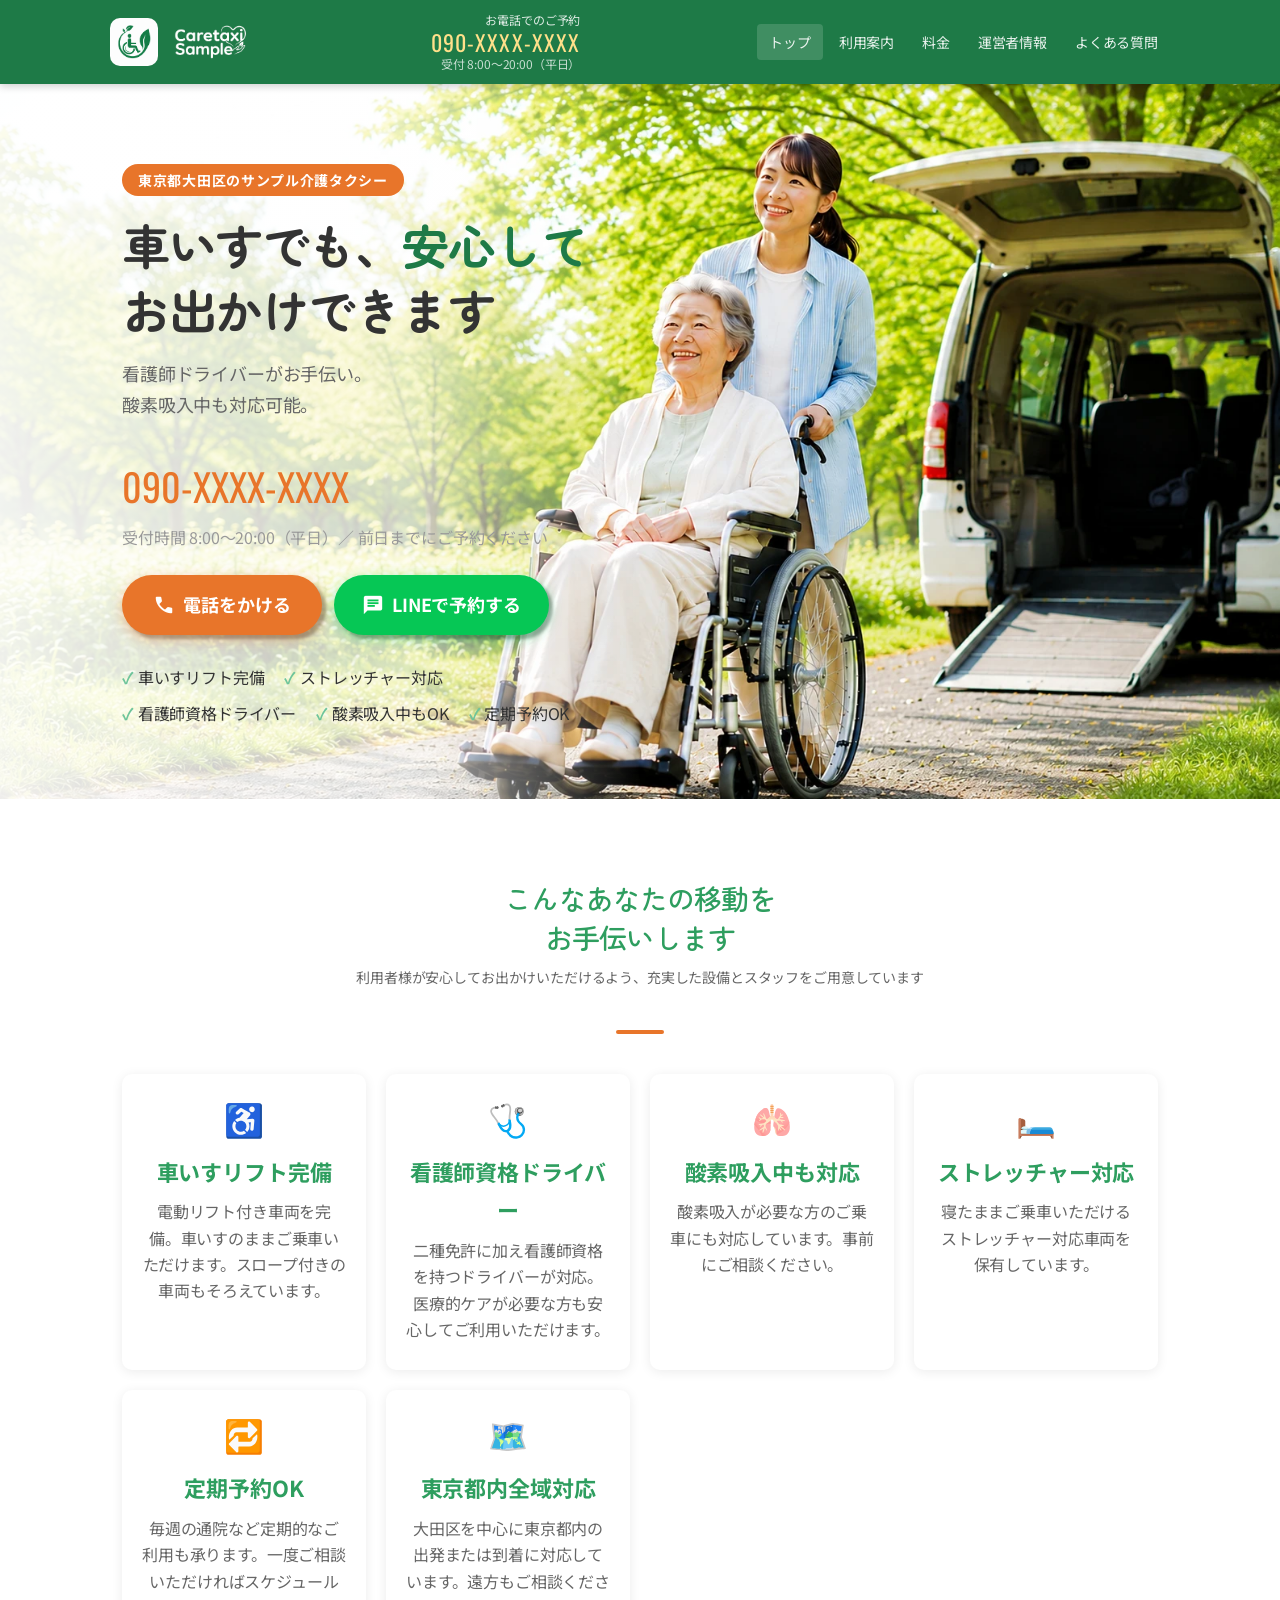
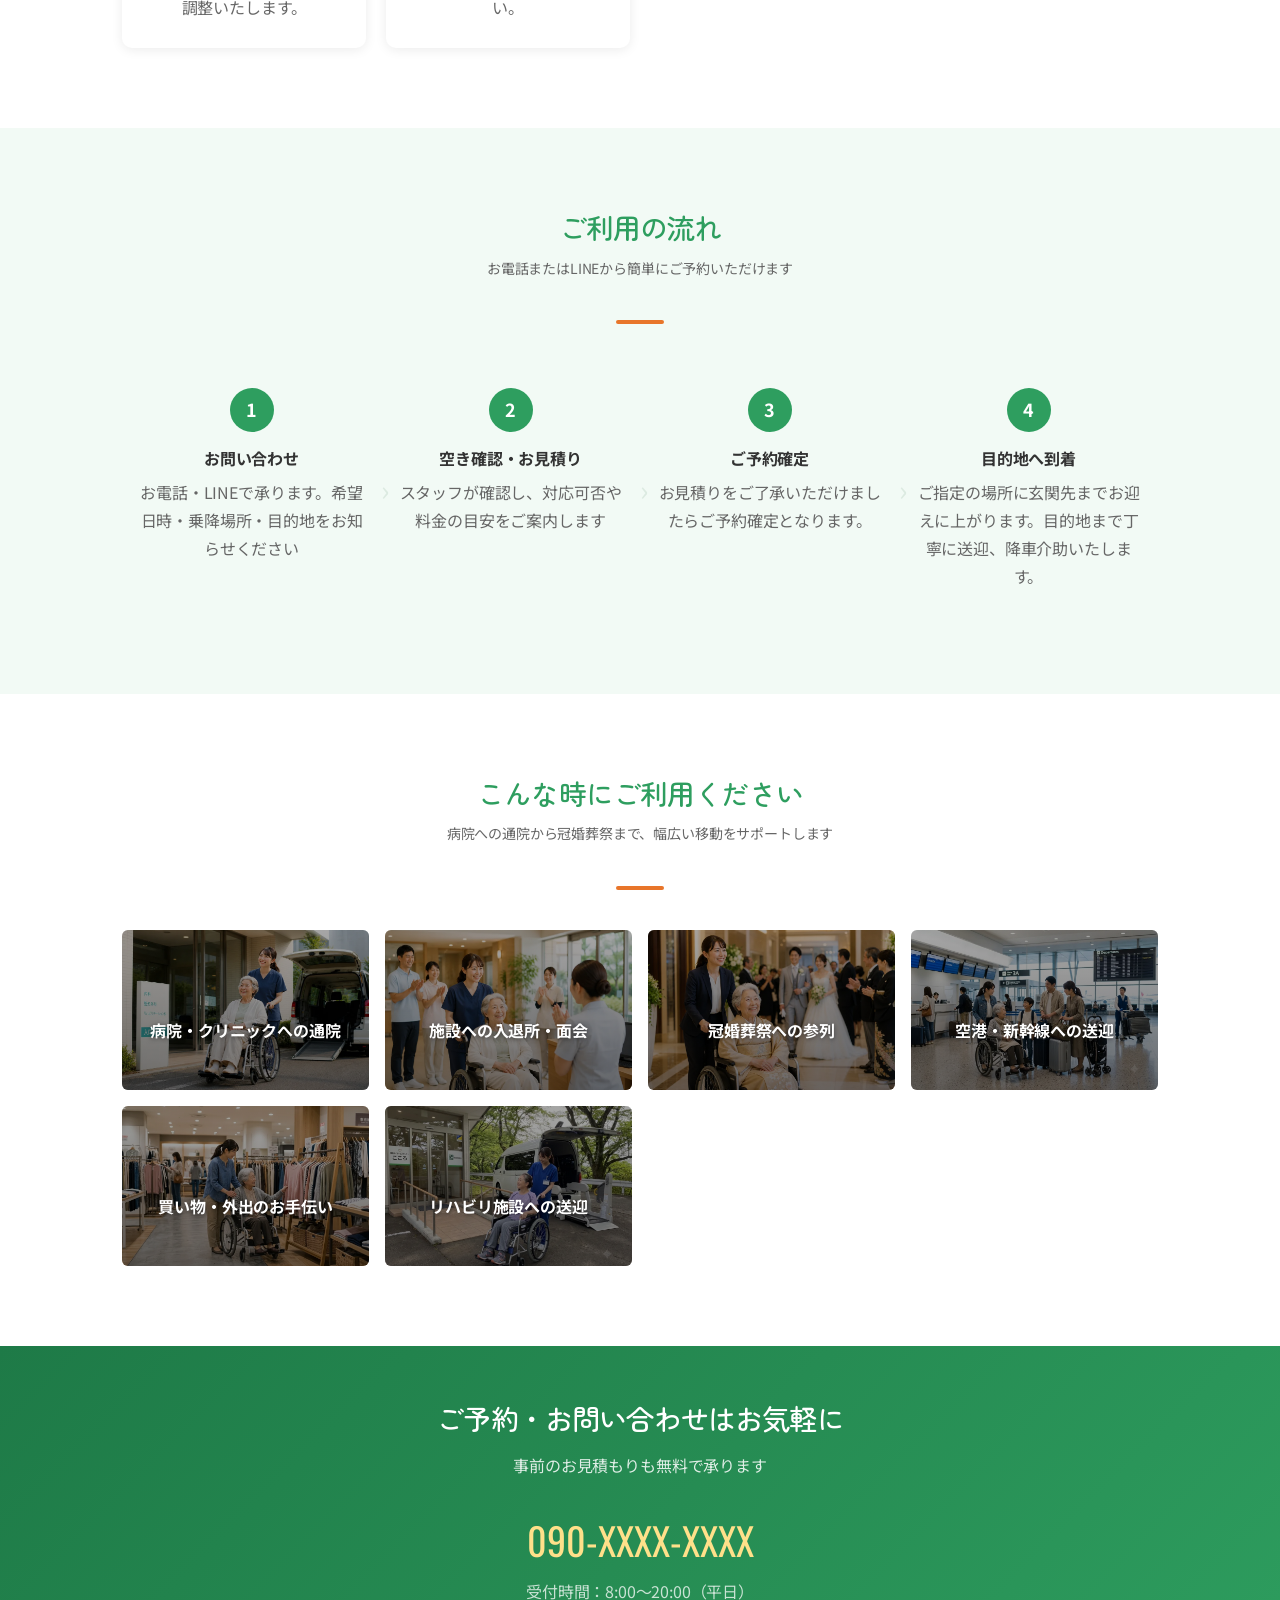
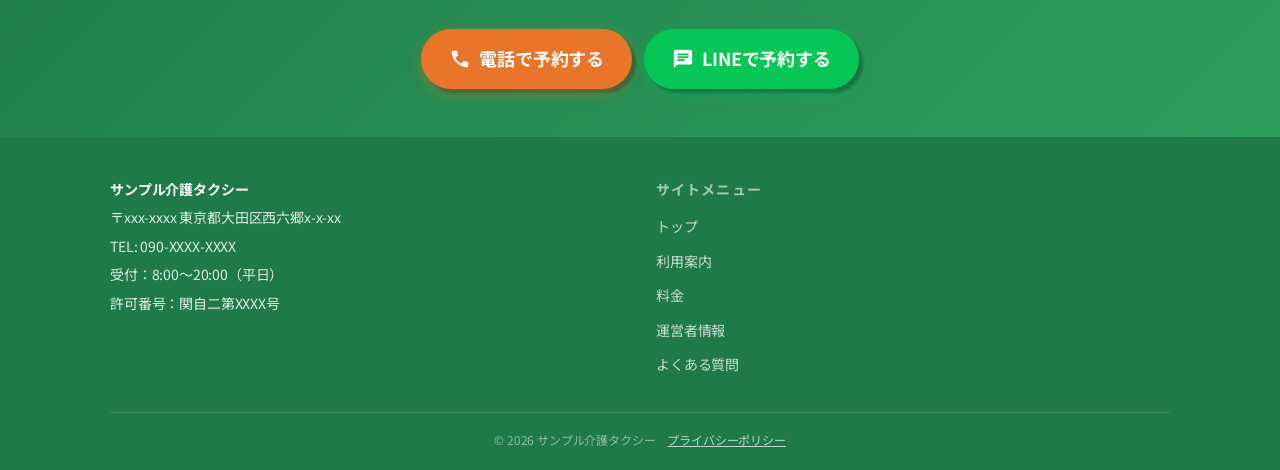
==== commit 3a8ed994: "サンプル: featureアイコンをNoto絵文字SVG化・文言統一・料金カード枠線調整 - トップ「移動をお手伝いします」6アイコンをNoto絵文字SVG(img方式)に変更   （SafariでW" ====
--- a/sample/index.html
+++ b/sample/index.html
@@ -114,34 +114,34 @@
     </div>
     <div class="features-grid">
       <div class="feature-card">
-        <div class="feature-icon"><span class="material-symbols-outlined">accessible</span></div>
+        <div class="feature-icon"><img src="img/emoji/emoji_u267f.svg" alt="" width="38" height="38" loading="lazy"></div>
         <h3 class="feature-title">車いすリフト完備</h3>
-        <p class="feature-text">電動リフト付き車両を完備。車いすのままご乗車いただけます。スロープも常備しています。</p>
-      </div>
-      <div class="feature-card">
-        <div class="feature-icon"><span class="material-symbols-outlined">medical_services</span></div>
+        <p class="feature-text">電動リフト付き車両を完備。車いすのままご乗車いただけます。スロープ付きの車両もそろえています。</p>
+      </div>
+      <div class="feature-card">
+        <div class="feature-icon"><img src="img/emoji/emoji_u1fa7a.svg" alt="" width="38" height="38" loading="lazy"></div>
         <h3 class="feature-title">看護師資格ドライバー</h3>
         <p class="feature-text">二種免許に加え看護師資格を持つドライバーが対応。医療的ケアが必要な方も安心してご利用いただけます。</p>
       </div>
       <div class="feature-card">
-        <div class="feature-icon"><span class="material-symbols-outlined">air</span></div>
+        <div class="feature-icon"><img src="img/emoji/emoji_u1fac1.svg" alt="" width="38" height="38" loading="lazy"></div>
         <h3 class="feature-title">酸素吸入中も対応</h3>
         <p class="feature-text">酸素吸入が必要な方のご乗車にも対応しています。事前にご相談ください。</p>
       </div>
       <div class="feature-card">
-        <div class="feature-icon"><span class="material-symbols-outlined">bed</span></div>
+        <div class="feature-icon"><img src="img/emoji/emoji_u1f6cf.svg" alt="" width="38" height="38" loading="lazy"></div>
         <h3 class="feature-title">ストレッチャー対応</h3>
         <p class="feature-text">寝たままご乗車いただけるストレッチャー対応車両を保有しています。</p>
       </div>
       <div class="feature-card">
-        <div class="feature-icon"><span class="material-symbols-outlined">event_repeat</span></div>
+        <div class="feature-icon"><img src="img/emoji/emoji_u1f501.svg" alt="" width="38" height="38" loading="lazy"></div>
         <h3 class="feature-title">定期予約OK</h3>
         <p class="feature-text">毎週の通院など定期的なご利用も承ります。一度ご相談いただければスケジュール調整いたします。</p>
       </div>
       <div class="feature-card">
-        <div class="feature-icon"><span class="material-symbols-outlined">map</span></div>
+        <div class="feature-icon"><img src="img/emoji/emoji_u1f5fa.svg" alt="" width="38" height="38" loading="lazy"></div>
         <h3 class="feature-title">東京都内全域対応</h3>
-        <p class="feature-text">大田区を中心に東京都内全域に対応しています。遠方もご相談ください。</p>
+        <p class="feature-text">大田区を中心に東京都内の出発または到着に対応しています。遠方もご相談ください。</p>
       </div>
     </div>
   </div>
@@ -157,23 +157,23 @@
     <div class="steps">
       <div class="step">
         <div class="step-num">1</div>
-        <div class="step-title">お電話・LINEでご予約</div>
-        <p class="step-text">希望日時・乗降場所・目的地をお知らせください</p>
+        <div class="step-title">お問い合わせ</div>
+        <p class="step-text">お電話・LINEで承ります。希望日時・乗降場所・目的地をお知らせください</p>
       </div>
       <div class="step">
         <div class="step-num">2</div>
-        <div class="step-title">空き確認・ご案内</div>
-        <p class="step-text">スタッフが確認し、料金の目安をご案内します</p>
+        <div class="step-title">空き確認・お見積り</div>
+        <p class="step-text">スタッフが確認し、対応可否や料金の目安をご案内します</p>
       </div>
       <div class="step">
         <div class="step-num">3</div>
-        <div class="step-title">当日お迎え</div>
-        <p class="step-text">ご指定の場所に玄関先までお迎えに上がります</p>
+        <div class="step-title">ご予約確定</div>
+        <p class="step-text">お見積りをご了承いただけましたらご予約確定となります。</p>
       </div>
       <div class="step">
         <div class="step-num">4</div>
         <div class="step-title">目的地へ到着</div>
-        <p class="step-text">目的地でも降車介助いたします。料金は現金またはキャッシュレスで</p>
+        <p class="step-text">ご指定の場所に玄関先までお迎えに上がります。目的地まで丁寧に送迎、降車介助いたします。</p>
       </div>
     </div>
   </div>
--- a/sample/css/style.css
+++ b/sample/css/style.css
@@ -338,6 +338,7 @@
 .feature-card:hover { transform: translateY(-4px); }
 .feature-icon { margin-bottom: 12px; }
 .feature-icon .material-symbols-outlined { font-size: 38px; } /* 実測で縦32px相当（Google FontsのCDN側で font-size:24px が直指定されているため、子孫セレクタで明示的に上書きする必要がある） */
+.feature-icon img { width: 38px; height: 38px; display: inline-block; vertical-align: middle; }
 .feature-title { font-size: var(--text-xl); font-weight: 700; color: var(--color-primary); margin-bottom: 8px; }
 .feature-text { font-size: var(--text-base); color: var(--color-text-secondary); line-height: 1.65; }
 
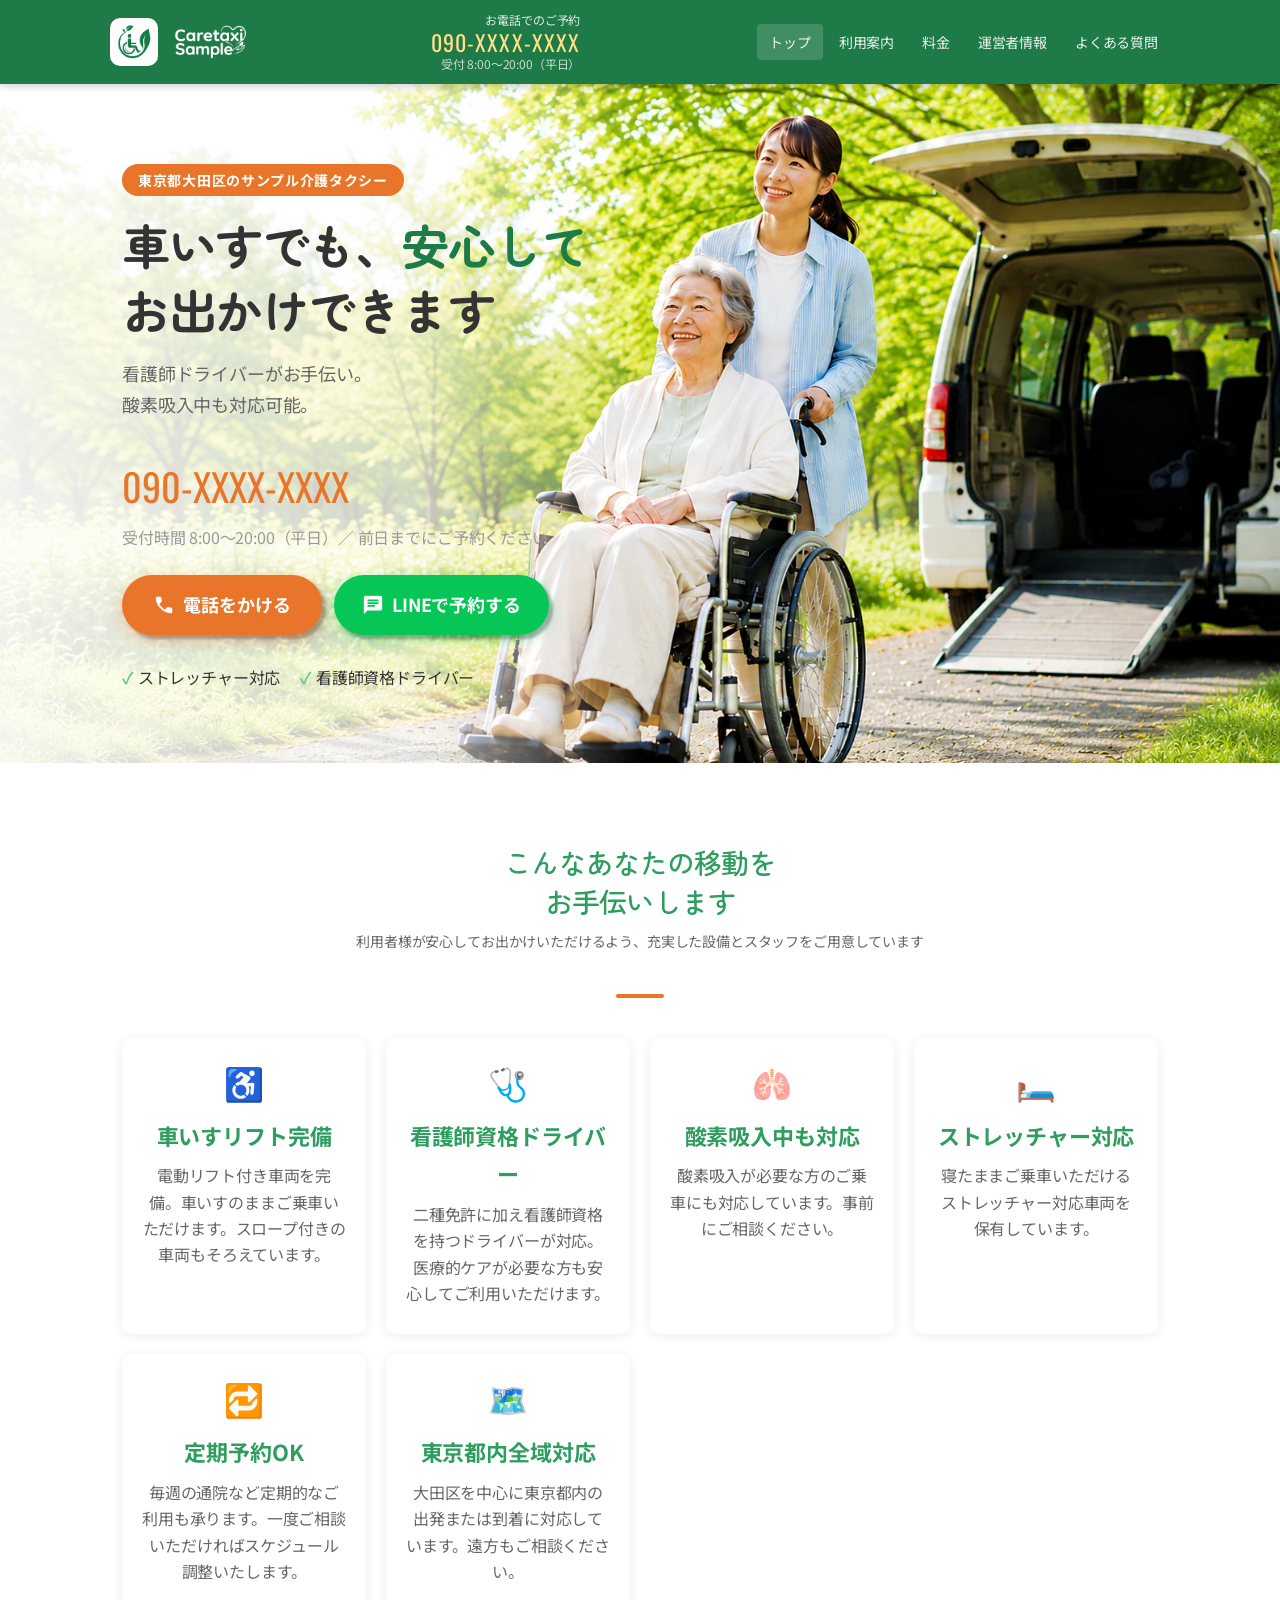
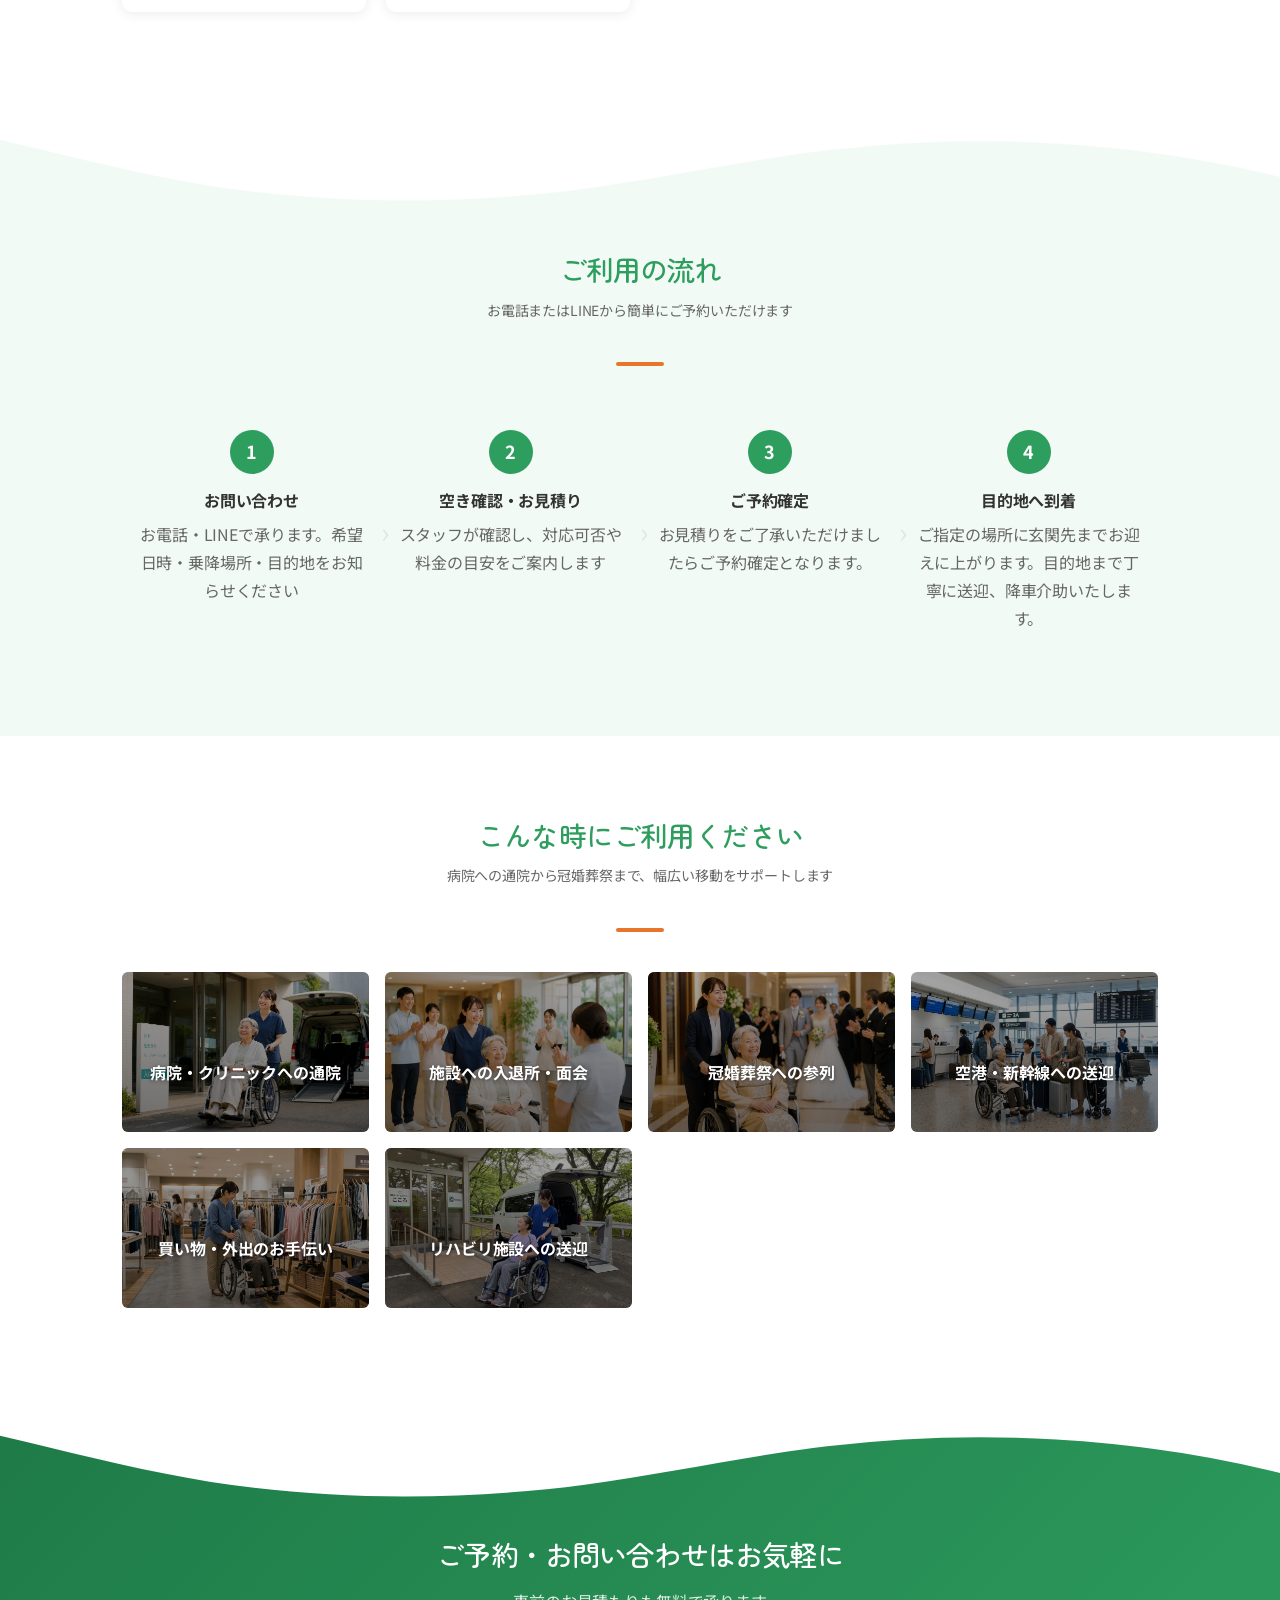
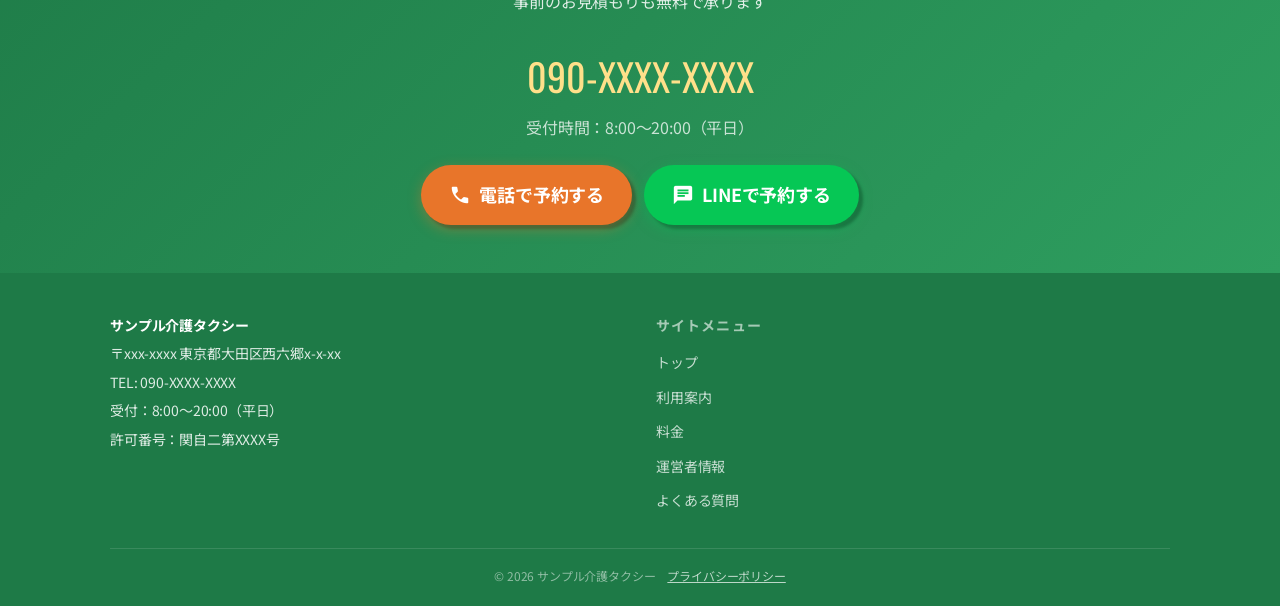
==== commit c772d46c: "サンプル: 波型セクション区切りを追加 - index/guide/price/about の section-alt上部・CTAバナー上部に波型区切りを計8箇所追加 - css/style.css " ====
--- a/sample/index.html
+++ b/sample/index.html
@@ -94,11 +94,8 @@
         <a href="https://line.me/R/ti/p/%40494epy" target="_blank" rel="noopener" class="btn btn-line"><span class="material-symbols-outlined">chat</span> LINEで予約する</a>
       </div>
       <ul class="hero-checks">
-        <li>車いすリフト完備</li>
         <li>ストレッチャー対応</li>
         <li>看護師資格ドライバー</li>
-        <li>酸素吸入中もOK</li>
-        <li>定期予約OK</li>
       </ul>
     </div>
     <div></div><!-- 右カラム（PC時：余白。写真はセクション全面の背景に使用） -->
@@ -148,7 +145,10 @@
 </section>
 
 <!-- ご利用の流れ -->
-<section class="section section-alt">
+<section class="section section-alt has-wave">
+  <div class="section-wave section-wave--white" aria-hidden="true">
+    <svg data-name="Layer 1" xmlns="http://www.w3.org/2000/svg" viewBox="0 0 1200 120" preserveAspectRatio="none"><path d="M985.66,92.83C906.67,72,823.78,31,743.84,14.19c-82.26-17.34-168.06-16.33-250.45.39-57.84,11.73-114,31.07-172,41.86A600.21,600.21,0,0,1,0,27.35V120H1200V95.8C1132.19,118.92,1055.71,111.31,985.66,92.83Z" class="shape-fill"></path></svg>
+  </div>
   <div class="container">
     <div class="section-divider">
       <h2 class="section-title">ご利用の流れ</h2>
@@ -210,7 +210,10 @@
 </section>
 
 <!-- CTAバナー -->
-<section class="cta-banner">
+<section class="cta-banner has-wave">
+  <div class="section-wave section-wave--white" aria-hidden="true">
+    <svg data-name="Layer 1" xmlns="http://www.w3.org/2000/svg" viewBox="0 0 1200 120" preserveAspectRatio="none"><path d="M985.66,92.83C906.67,72,823.78,31,743.84,14.19c-82.26-17.34-168.06-16.33-250.45.39-57.84,11.73-114,31.07-172,41.86A600.21,600.21,0,0,1,0,27.35V120H1200V95.8C1132.19,118.92,1055.71,111.31,985.66,92.83Z" class="shape-fill"></path></svg>
+  </div>
   <div class="container">
     <h2 class="cta-title">ご予約・お問い合わせはお気軽に</h2>
     <p class="cta-sub">事前のお見積もりも無料で承ります</p>
--- a/sample/css/style.css
+++ b/sample/css/style.css
@@ -75,6 +75,31 @@
 .section-alt { background: var(--color-bg-light); }
 .section-warm { background: var(--color-bg-warm); }
 
+/* ----- 波型セクション区切り ----- */
+.section.has-wave,
+.cta-banner.has-wave { position: relative; }
+.section.has-wave { padding-top: 112px; }
+.cta-banner.has-wave { padding-top: 100px; }
+.section-wave {
+  position: absolute;
+  top: 0;
+  left: 0;
+  width: 100%;
+  overflow: hidden;
+  line-height: 0;
+  transform: rotate(180deg);
+  pointer-events: none;
+}
+.section-wave svg {
+  position: relative;
+  display: block;
+  width: calc(132% + 1.3px);
+  height: 72px;
+}
+.section-wave--white .shape-fill { fill: #FFFFFF; }
+.section-wave--light .shape-fill { fill: var(--color-bg-light); }
+.section-wave--warm  .shape-fill { fill: var(--color-bg-warm); }
+
 .section-title {
   text-align: center;
   font-size: var(--text-2xl);
@@ -792,6 +817,9 @@
   .mobile-cta-bar { display: none; }
   .container { padding: 0 32px; }
   .section { padding: 80px 0; }
+  .section-wave svg { height: 110px; }
+  .section.has-wave { padding-top: 158px; }
+  .cta-banner.has-wave { padding-top: 142px; }
   .hero {
     padding: 80px 0 72px;
     text-align: left;
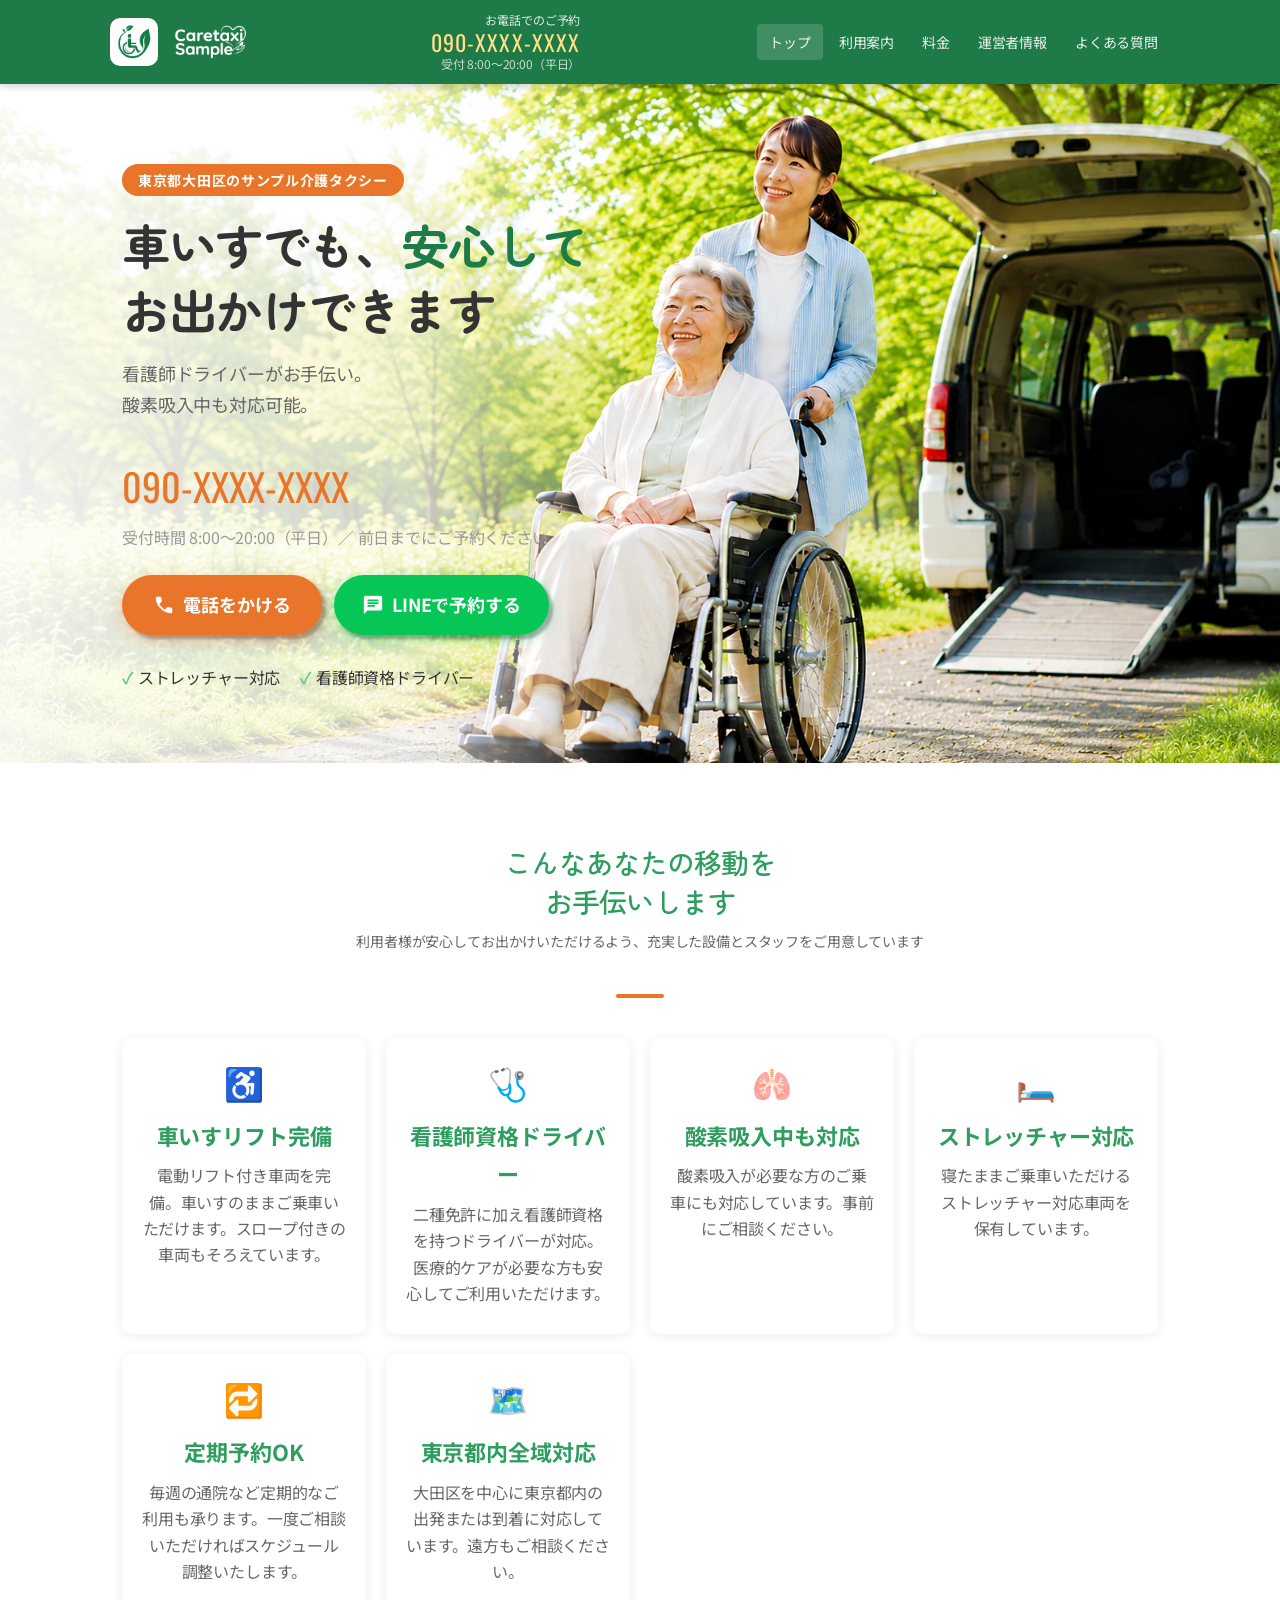
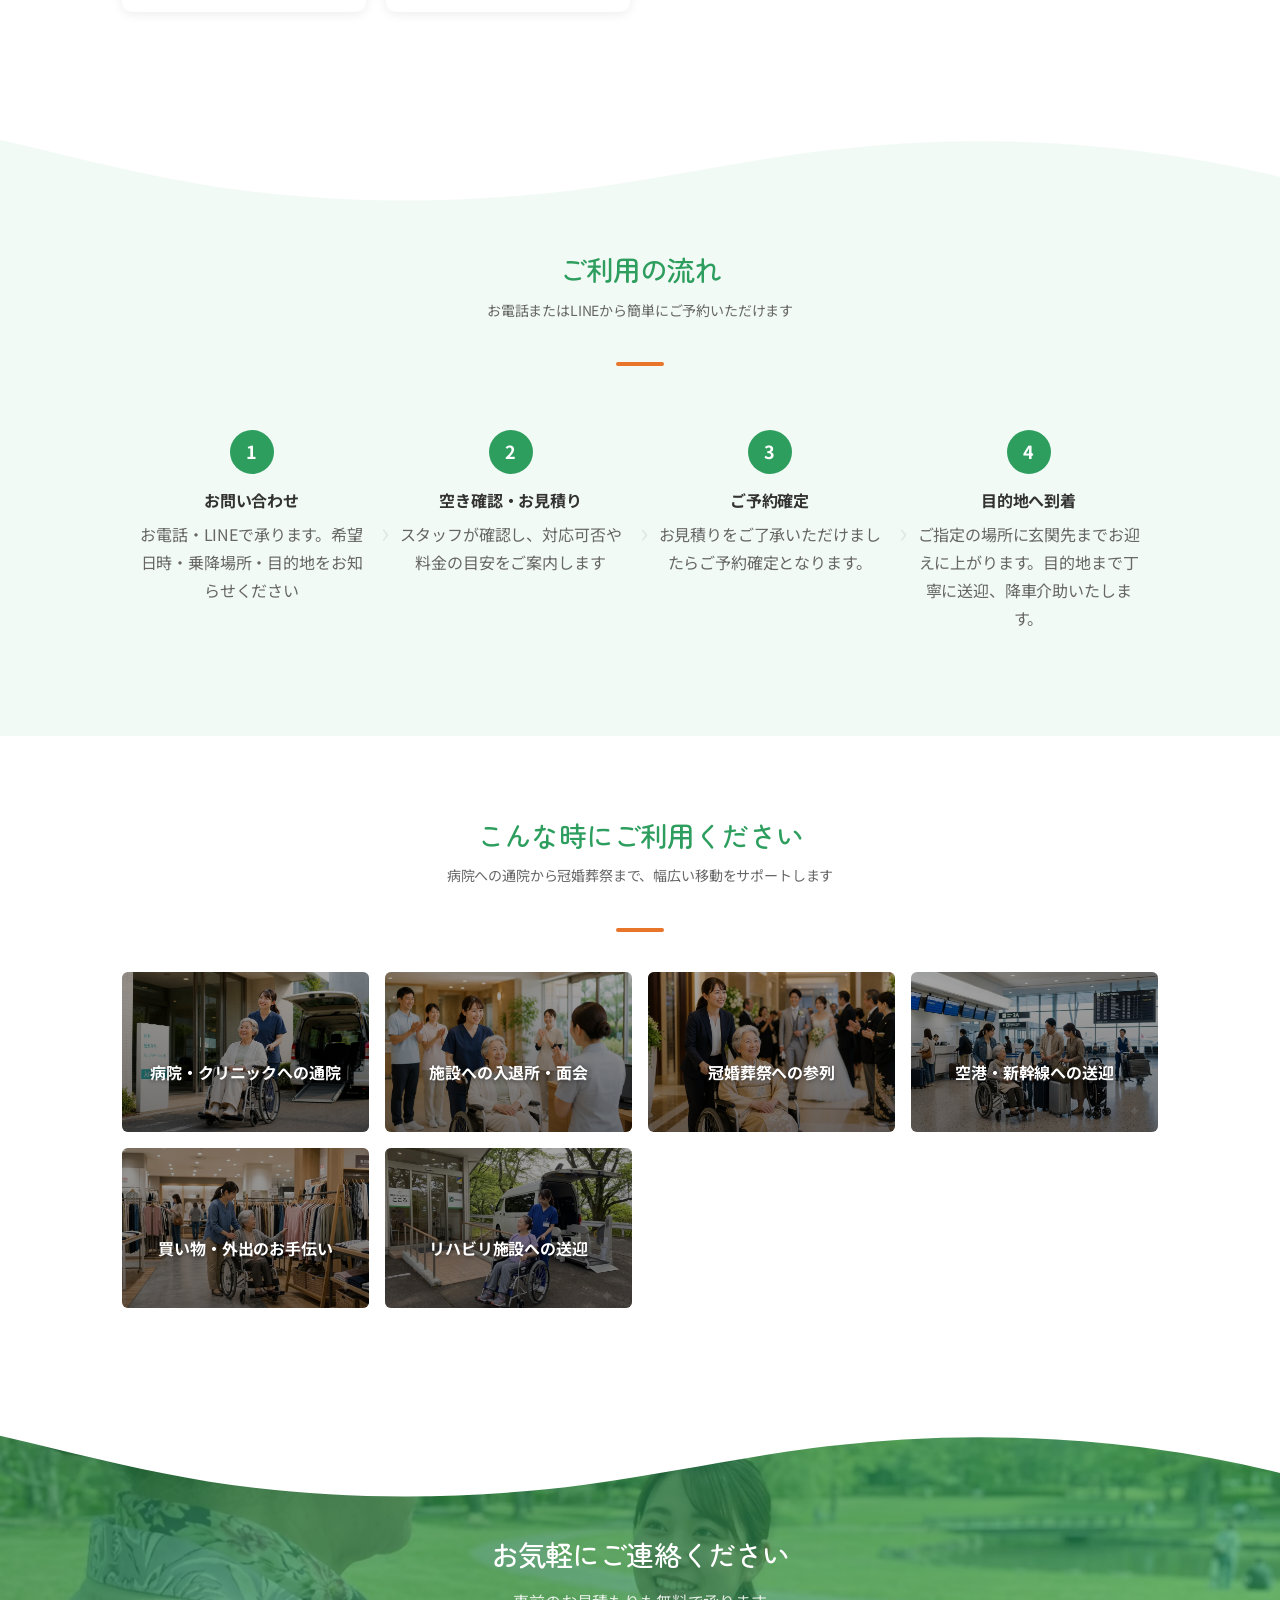
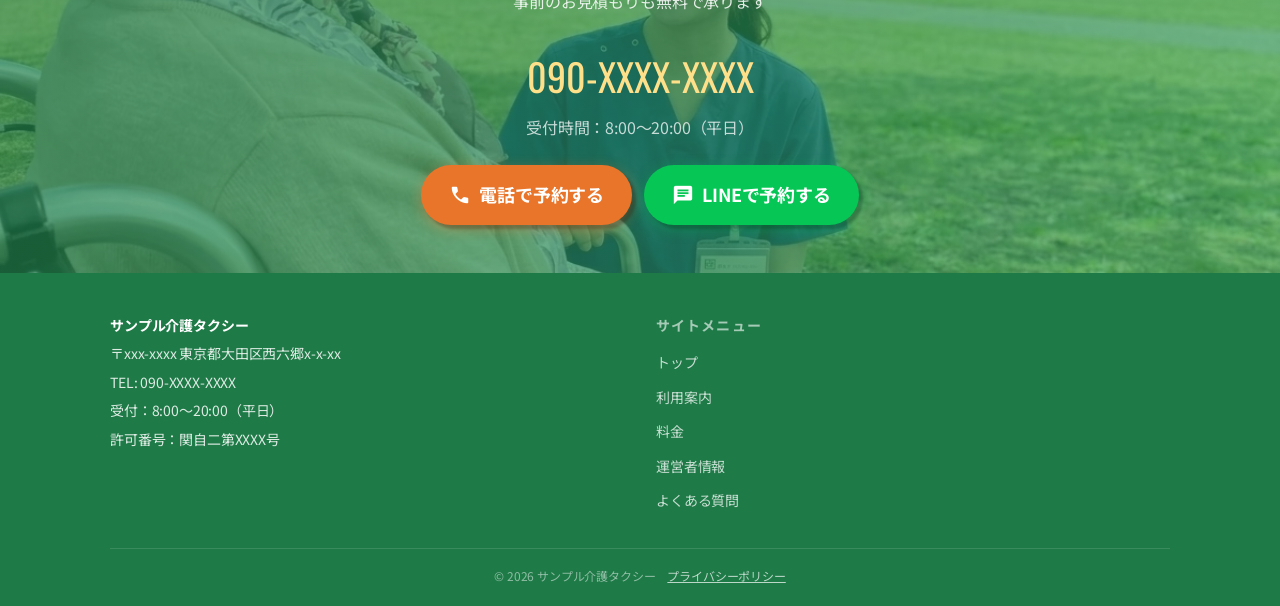
==== commit 903f253f: "サンプル: CTAバナーに背景写真＋キーカラーフィルター、文言微修正 - .cta-banner に cta.webp 背景＋キーカラー半透明フィルターを設定 - img/cta.webp 追加（幅1" ====
--- a/sample/index.html
+++ b/sample/index.html
@@ -215,7 +215,7 @@
     <svg data-name="Layer 1" xmlns="http://www.w3.org/2000/svg" viewBox="0 0 1200 120" preserveAspectRatio="none"><path d="M985.66,92.83C906.67,72,823.78,31,743.84,14.19c-82.26-17.34-168.06-16.33-250.45.39-57.84,11.73-114,31.07-172,41.86A600.21,600.21,0,0,1,0,27.35V120H1200V95.8C1132.19,118.92,1055.71,111.31,985.66,92.83Z" class="shape-fill"></path></svg>
   </div>
   <div class="container">
-    <h2 class="cta-title">ご予約・お問い合わせはお気軽に</h2>
+    <h2 class="cta-title">お気軽にご連絡ください</h2>
     <p class="cta-sub">事前のお見積もりも無料で承ります</p>
     <a href="tel:090XXXXXXXX" class="cta-phone">090-XXXX-XXXX</a>
     <p class="cta-hour">受付時間：8:00〜20:00（平日）</p>
--- a/sample/css/style.css
+++ b/sample/css/style.css
@@ -408,7 +408,10 @@
 
 /* ----- CTAバナー ----- */
 .cta-banner {
-  background: linear-gradient(135deg, var(--color-primary-dark), var(--color-primary));
+  /* 手前にキーカラー（グリーン）の半透明フィルター、奥に写真 */
+  background:
+    linear-gradient(135deg, rgba(30,122,71,0.72), rgba(46,158,95,0.66)),
+    url('../img/cta.webp') center/cover no-repeat;
   color: #fff;
   padding: 48px 0;
   text-align: center;
@@ -451,9 +454,12 @@
 .price-table .price-amount { font-weight: 700; color: var(--color-accent); font-size: var(--text-lg); }
 
 /* 料金表：狭い画面では横スクロールで見せ、項目名・金額の途中改行を防ぐ（説明文の最終列のみ自然折り返し） */
-.price-table { min-width: 500px; }
+/* table-layout:fixed＋列幅指定で、複数の料金表どうしの列幅を統一する */
+.price-table { min-width: 500px; table-layout: fixed; }
 .price-table th, .price-table td { white-space: nowrap; vertical-align: middle; }
-.price-table th:last-child, .price-table td:last-child { white-space: normal; min-width: 180px; }
+.price-table th:nth-child(1), .price-table td:nth-child(1) { width: 34%; white-space: normal; }
+.price-table th:nth-child(2), .price-table td:nth-child(2) { width: 24%; }
+.price-table th:last-child, .price-table td:last-child { width: 42%; white-space: normal; }
 
 /* 料金の目安（参考）テーブル：狭い画面では横スクロールで見せ、金額・ラベルの途中改行を防ぐ */
 .fare-guide { min-width: 460px; }
@@ -713,8 +719,8 @@
 .note::before { content: '※ '; }
 .note-box {
   background: var(--color-bg-light);
-  border-left: 4px solid var(--color-border);
-  border-radius: 0 var(--radius) var(--radius) 0;
+  border: 1px solid var(--color-border);
+  border-radius: var(--radius);
   padding: 16px 20px;
   margin-top: 16px;
 }
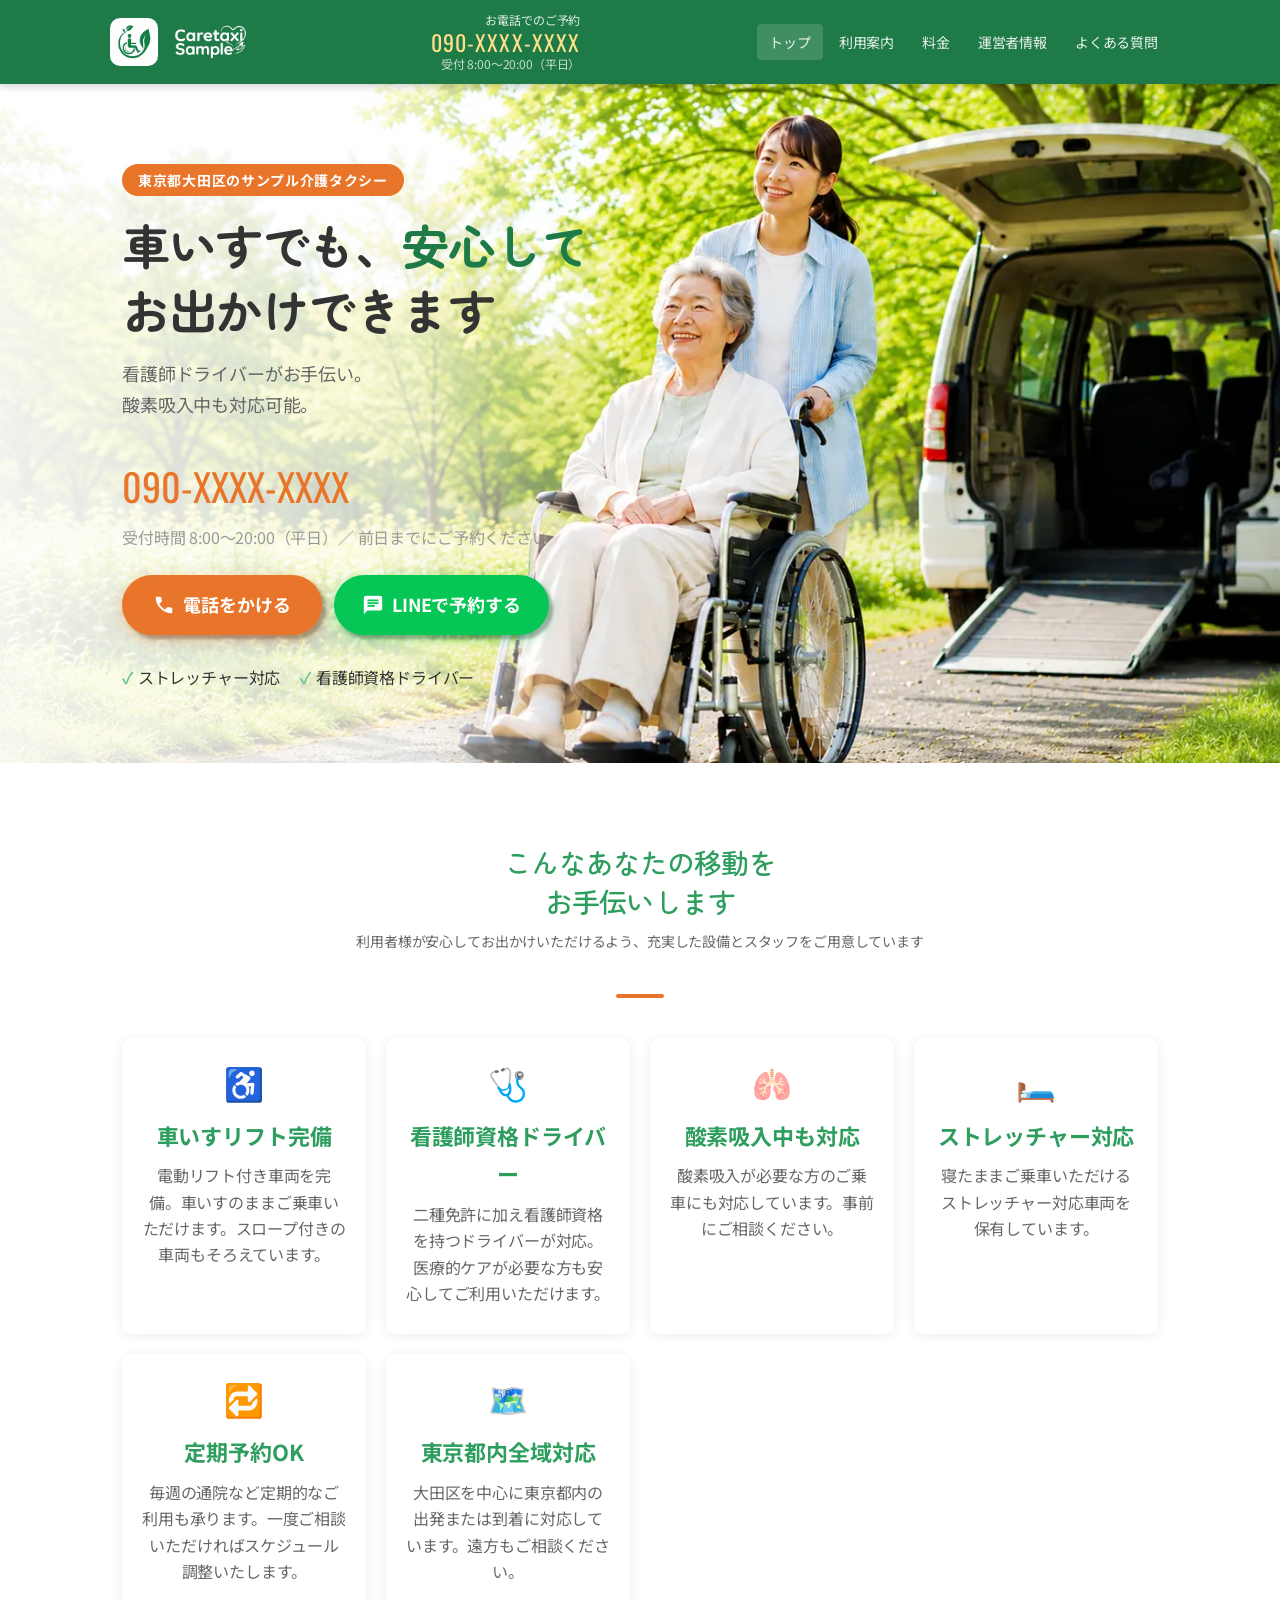
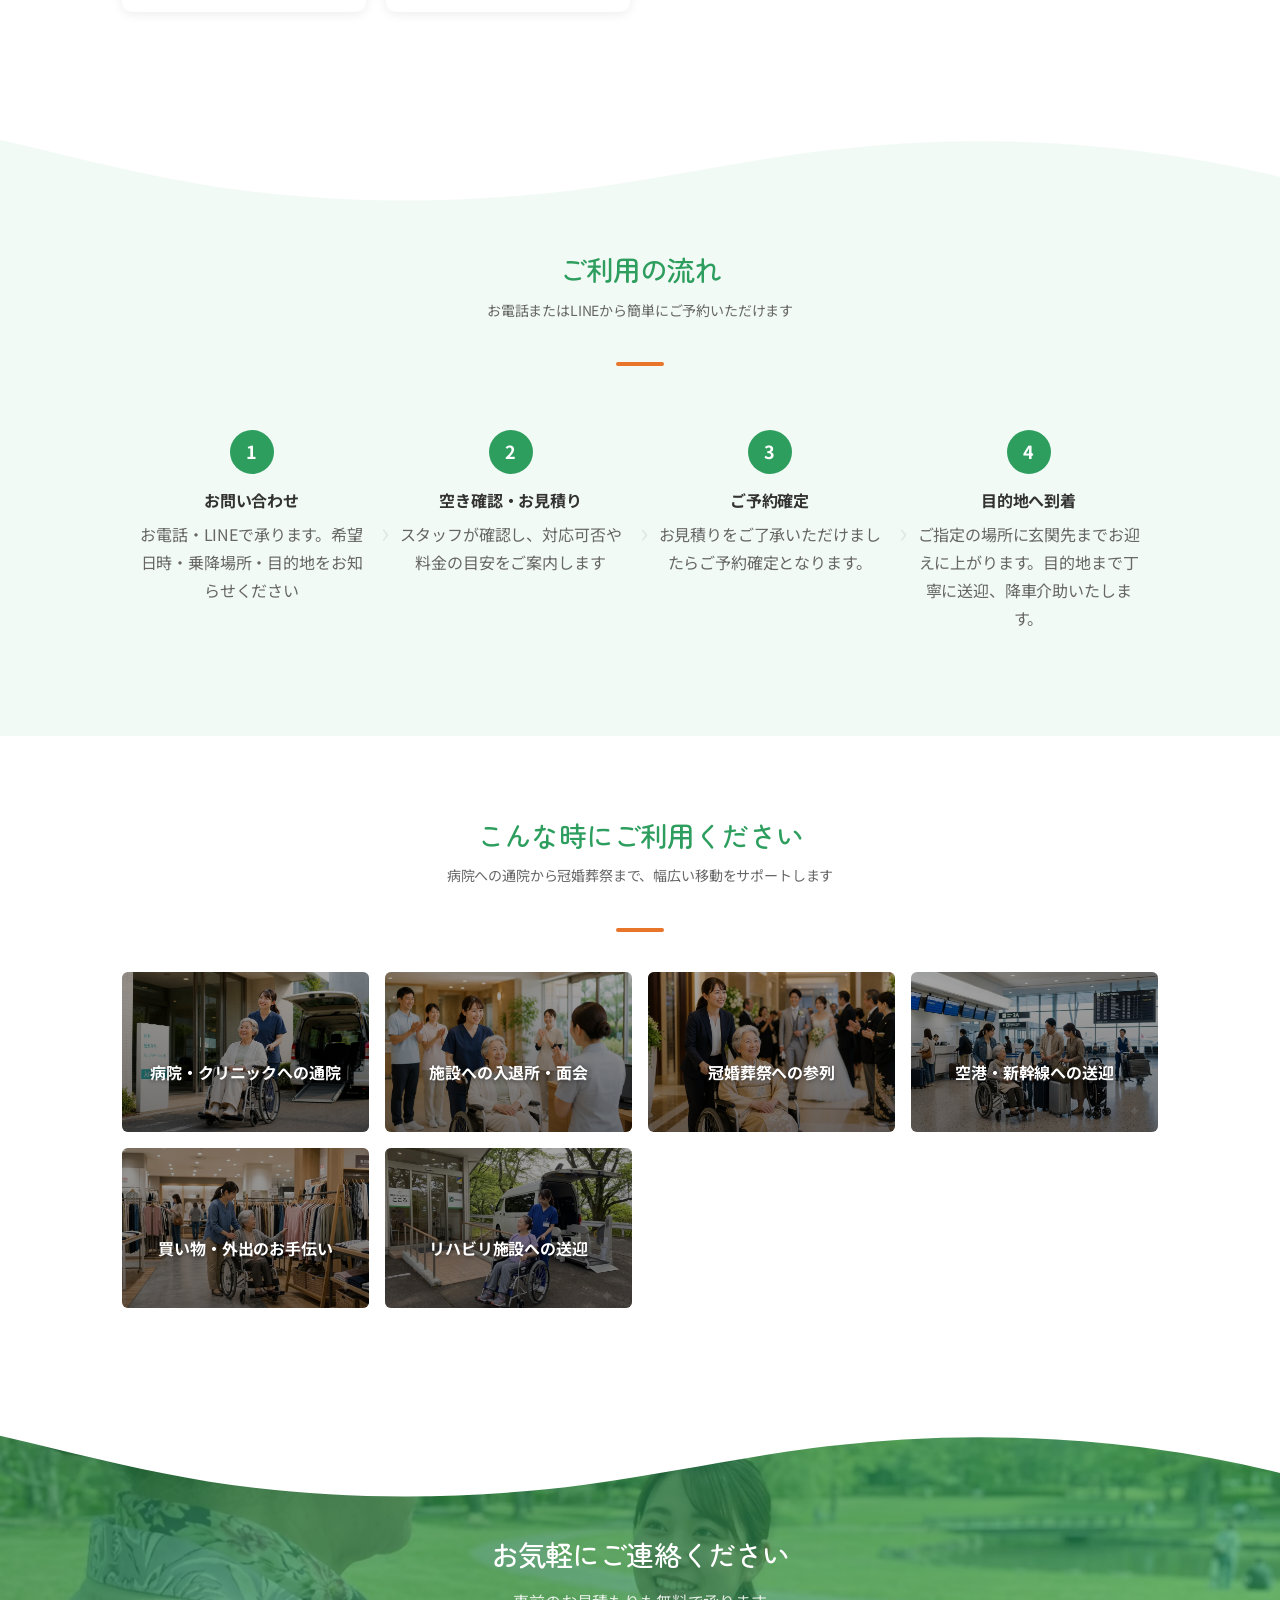
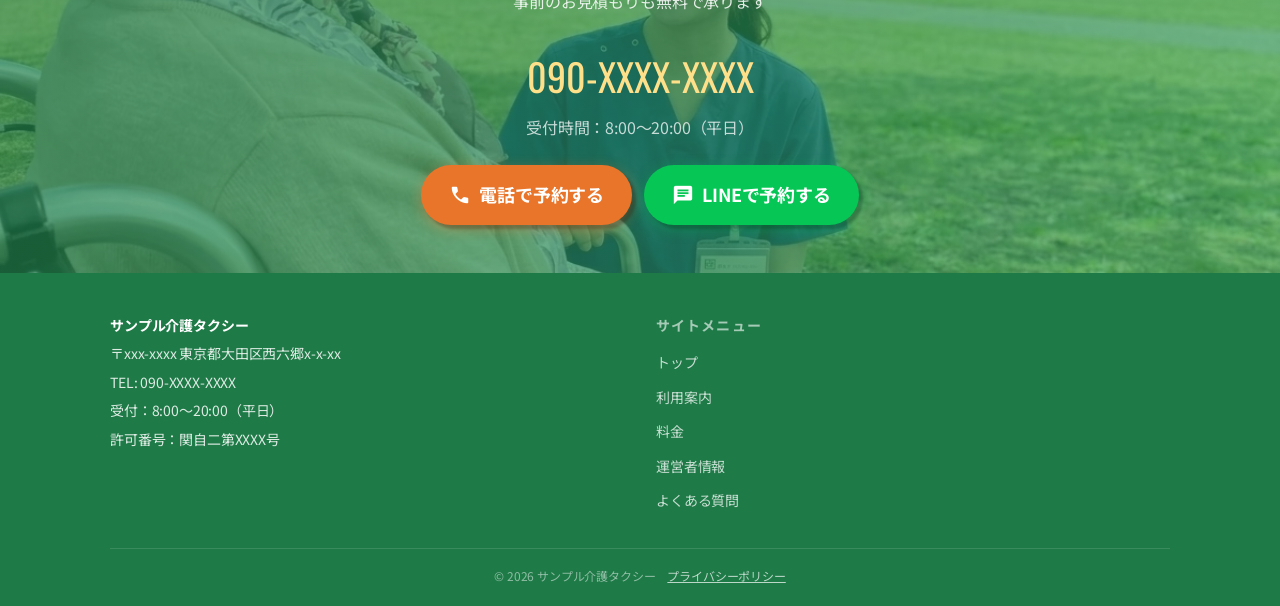
==== commit 28d771a2: "サンプル: LCP改善（ヒーロー画像のpreload＋軽量化 417→167KiB） - 全6ページ head に hero.webp の preload を追加 - hero.webp を軽量化して" ====
--- a/sample/index.html
+++ b/sample/index.html
@@ -3,6 +3,8 @@
 <head>
   <meta charset="UTF-8">
   <meta name="viewport" content="width=device-width, initial-scale=1.0">
+  <!-- LCP対策：ヒーロー背景画像を先読み -->
+  <link rel="preload" as="image" href="img/hero.webp" fetchpriority="high">
   <title>大田区の介護タクシー | サンプル介護タクシー</title>
   <meta name="description" content="大田区・東京都内の介護タクシーはサンプル介護タクシーへ。車いす対応・ストレッチャー対応・看護師資格ドライバーが安心の乗降介助。酸素吸入中も対応。090-XXXX-XXXX">
   <meta name="robots" content="noindex, nofollow">
--- a/sample/css/style.css
+++ b/sample/css/style.css
@@ -293,7 +293,7 @@
   background:
     linear-gradient(to bottom, rgba(0,0,0,0) 65%, var(--color-primary-dark) 100%),
     linear-gradient(to bottom, rgba(40,40,40,0) 0%, rgba(40,40,40,0.3) 100%),
-    url('../img/fv_16-10.webp') center/cover no-repeat;
+    url('../img/hero.webp') center/cover no-repeat;
 }
 .hero-inner { position: relative; z-index: 1; }
 .hero-badge {
@@ -540,7 +540,7 @@
   color: #fff;
   padding: 40px 0 36px;
   overflow: hidden;
-  background: url('../img/fv_16-10.webp') center/cover no-repeat;
+  background: url('../img/hero.webp') center/cover no-repeat;
 }
 .page-hero::before {
   content: '';
@@ -637,6 +637,8 @@
 }
 .equipment-photo .material-symbols-outlined { font-size: 36px; }
 .equipment-photo-label { font-size: var(--text-xs); }
+/* 車両写真（横長）：本来の比率で表示 */
+.vehicle-photo { width: 100%; height: auto; border-radius: 8px; display: block; margin-bottom: 14px; }
 .equipment-name { font-size: var(--text-xl); font-weight: 700; color: var(--color-primary); margin-bottom: 6px; }
 .equipment-desc { font-size: var(--text-base); color: var(--color-text-secondary); }
 
@@ -758,12 +760,12 @@
   background: linear-gradient(180deg, rgba(0, 0, 0, 0.35), rgba(0, 0, 0, 0.55));
   z-index: -1;
 }
-.scene-card--hospital { background-image: url('../img/hospital_commute.webp'); }
-.scene-card--carehouse { background-image: url('../img/carehouse.webp'); }
-.scene-card--bride { background-image: url('../img/bride.webp'); }
-.scene-card--airport { background-image: url('../img/airport.webp'); }
-.scene-card--shop { background-image: url('../img/shop.webp'); }
-.scene-card--rehab { background-image: url('../img/rehab.webp'); }
+.scene-card--hospital { background-image: url('../img/scene_01.webp'); }
+.scene-card--carehouse { background-image: url('../img/scene_02.webp'); }
+.scene-card--bride { background-image: url('../img/scene_03.webp'); }
+.scene-card--airport { background-image: url('../img/scene_04.webp'); }
+.scene-card--shop { background-image: url('../img/scene_05.webp'); }
+.scene-card--rehab { background-image: url('../img/scene_06.webp'); }
 .scene-title { font-weight: 700; font-size: var(--text-base); text-shadow: 0 1px 4px rgba(0, 0, 0, 0.5); }
 
 /* ----- モバイル固定CTAバー ----- */
@@ -829,7 +831,7 @@
   .hero {
     padding: 80px 0 72px;
     text-align: left;
-    background: url('../img/fv_16-10.webp') center/cover no-repeat;
+    background: url('../img/hero.webp') center/cover no-repeat;
   }
   .hero::before {
     content: '';
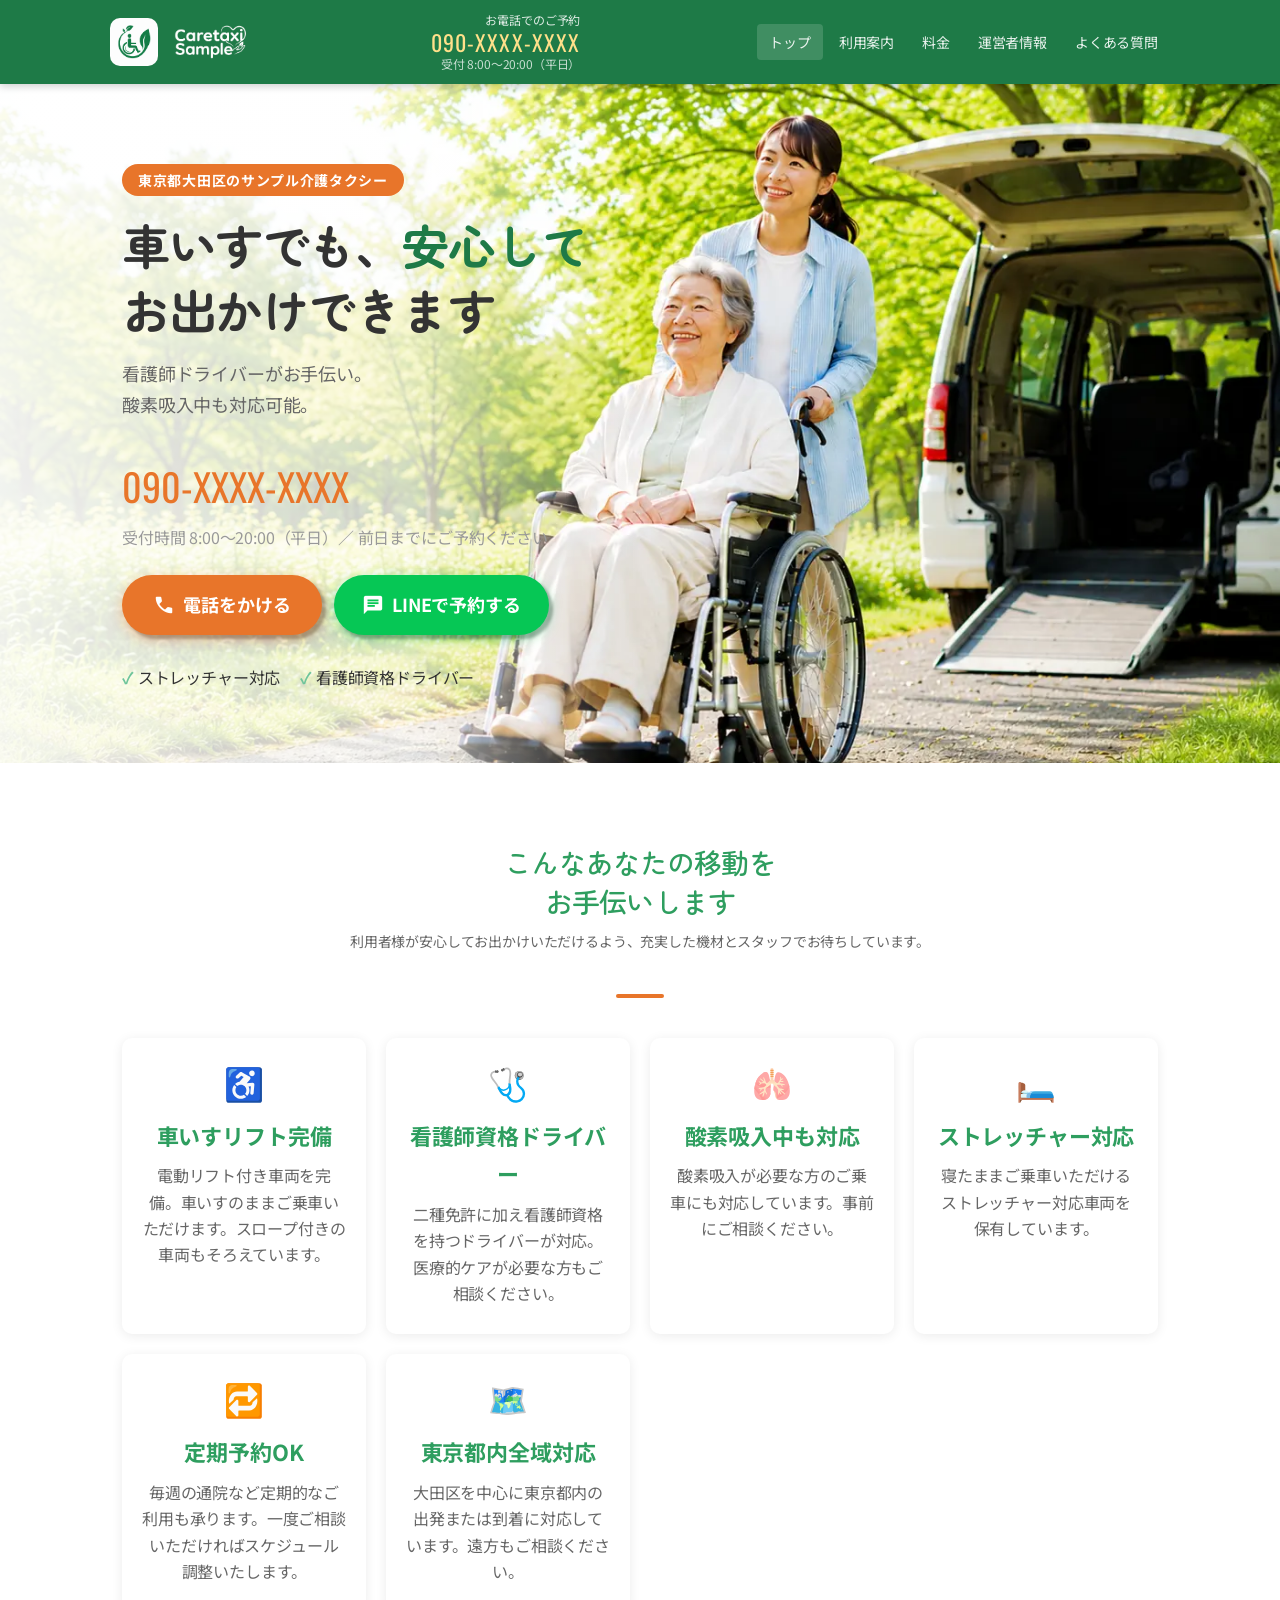
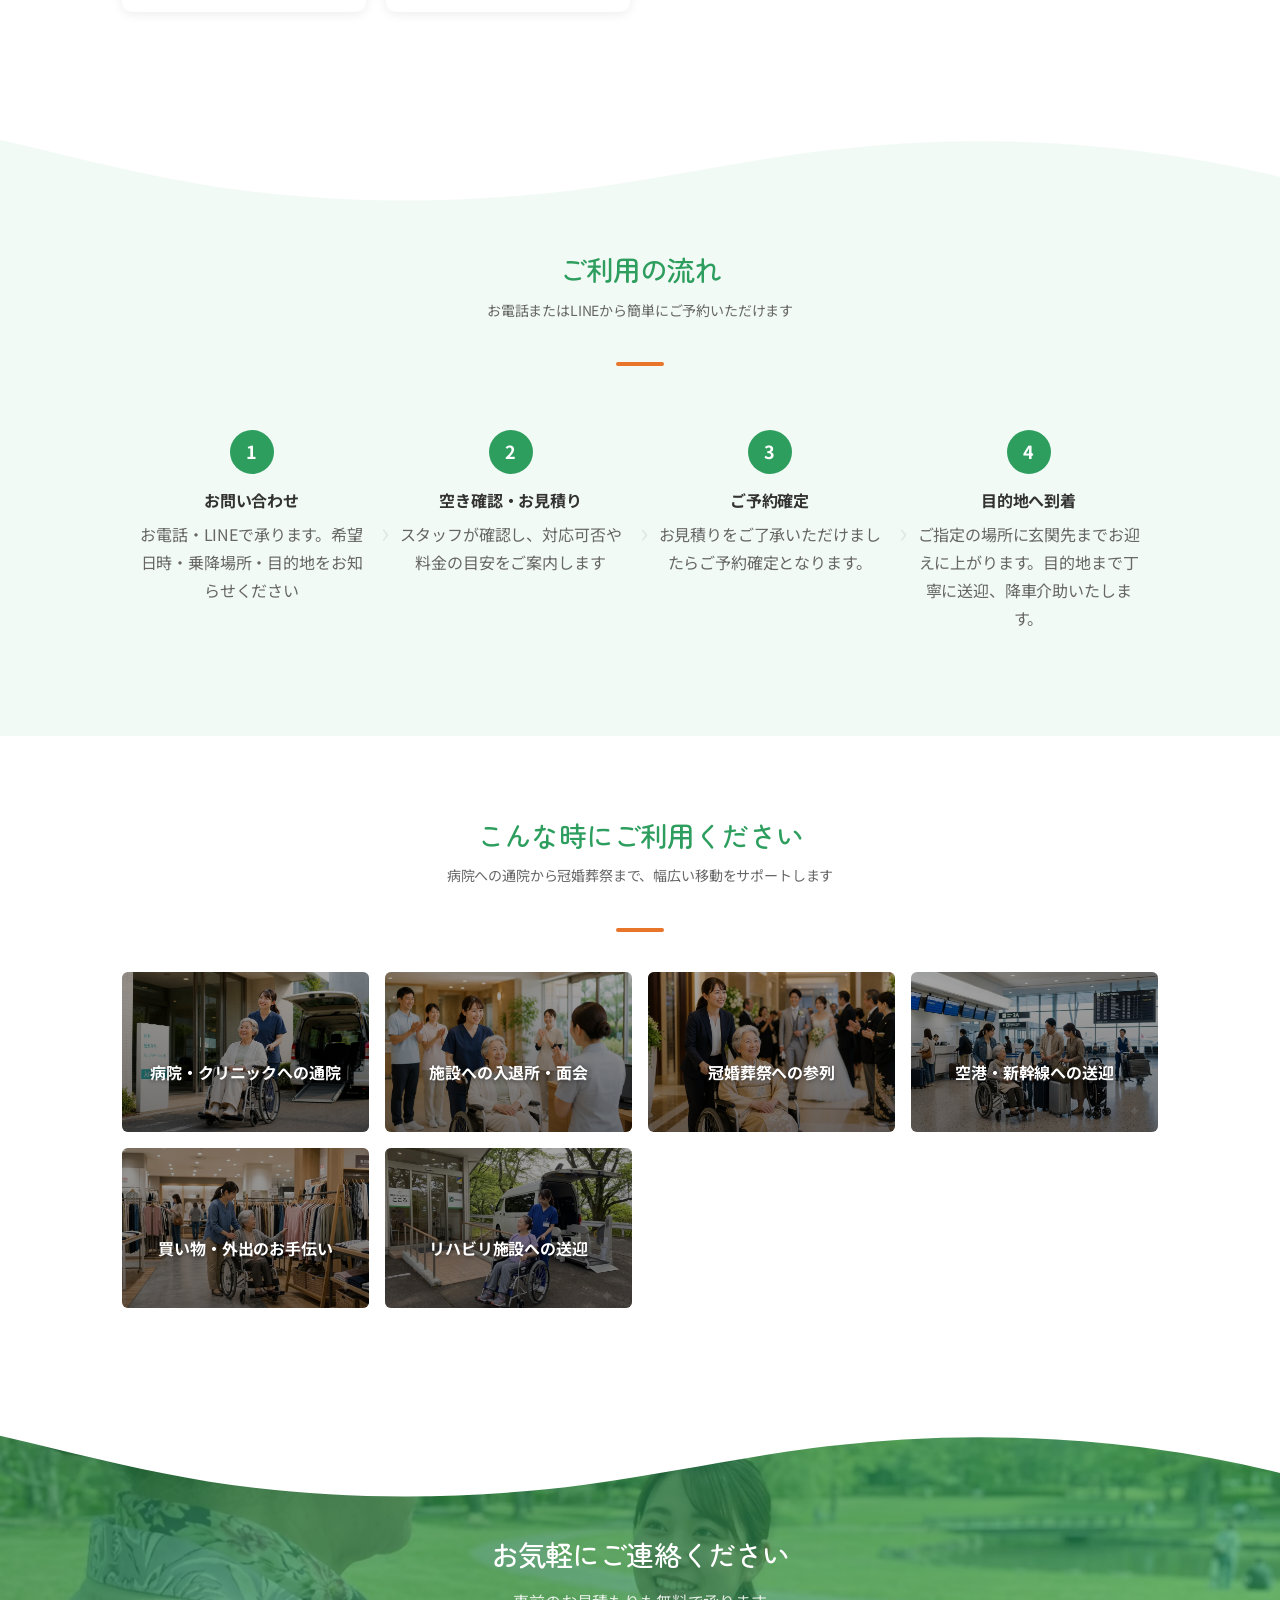
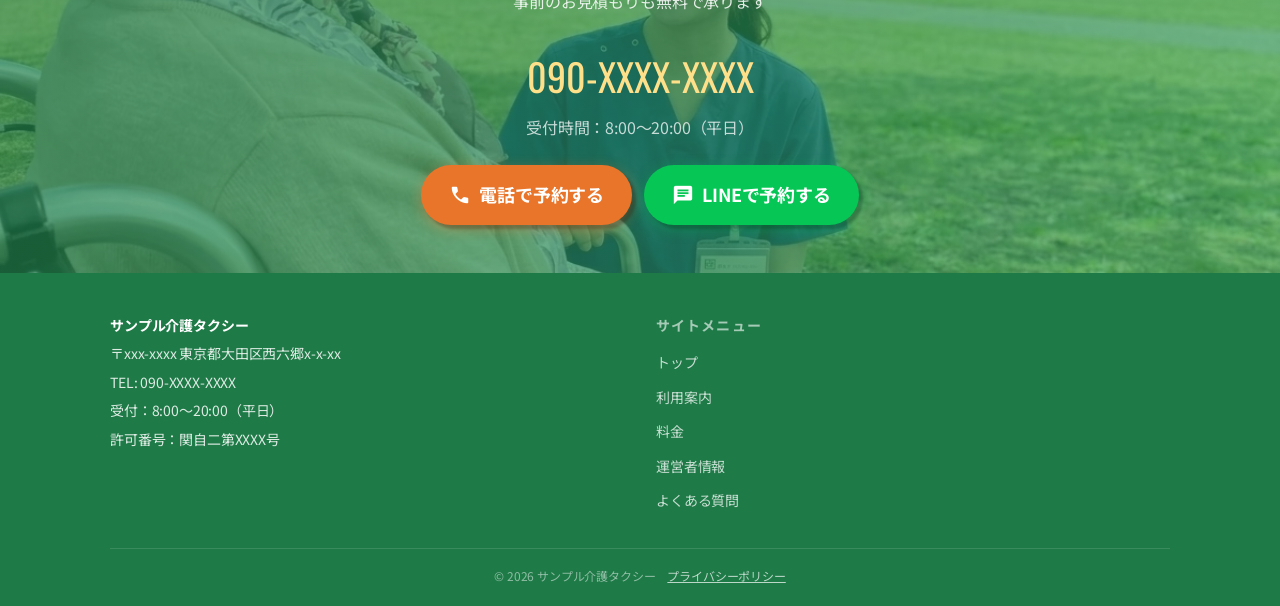
==== commit 6ac3a44e: "サンプル: 事業概要テーブルを画面幅化＋ローカルの文面編集を反映（index/guide/price） - about: 事業概要テーブルのjs-scrollable/scroll-hint除去 - " ====
--- a/sample/index.html
+++ b/sample/index.html
@@ -18,7 +18,7 @@
   <meta property="og:locale" content="ja_JP">
   <meta property="og:site_name" content="サンプル介護タクシー">
   <link rel="canonical" href="https://sample-caretaxi.com/">
-  <link rel="icon" href="/img/favicon.ico">
+  <link rel="icon" href="img/favicon.ico">
 
   <!-- Google Analytics 4 — 測定IDを差し替えてください -->
   <script async src="https://www.googletagmanager.com/gtag/js?id={GA4_ID}"></script>
@@ -109,7 +109,7 @@
   <div class="container">
     <div class="section-divider">
       <h2 class="section-title">こんなあなたの移動を<br>お手伝いします</h2>
-      <p class="section-subtitle">利用者様が安心してお出かけいただけるよう、充実した設備とスタッフをご用意しています</p>
+      <p class="section-subtitle">利用者様が安心してお出かけいただけるよう、充実した機材とスタッフでお待ちしています。</p>
     </div>
     <div class="features-grid">
       <div class="feature-card">
@@ -120,7 +120,7 @@
       <div class="feature-card">
         <div class="feature-icon"><img src="img/emoji/emoji_u1fa7a.svg" alt="" width="38" height="38" loading="lazy"></div>
         <h3 class="feature-title">看護師資格ドライバー</h3>
-        <p class="feature-text">二種免許に加え看護師資格を持つドライバーが対応。医療的ケアが必要な方も安心してご利用いただけます。</p>
+        <p class="feature-text">二種免許に加え看護師資格を持つドライバーが対応。医療的ケアが必要な方もご相談ください。</p>
       </div>
       <div class="feature-card">
         <div class="feature-icon"><img src="img/emoji/emoji_u1fac1.svg" alt="" width="38" height="38" loading="lazy"></div>
--- a/sample/css/style.css
+++ b/sample/css/style.css
@@ -48,6 +48,10 @@
 .btn .material-symbols-outlined { font-size: 22px; }
 .cta-bar-btn .material-symbols-outlined { font-size: 22px; }
 .header-phone .material-symbols-outlined { font-size: 18px; }
+/* 単体表示アイコン（カード見出し等）を大きく。font-sizeで拡大するので縦横比は1:1のまま。
+   ※ Google FontsのCDNが .material-symbols-outlined に font-size:24px を直指定するため、
+   親のfont-sizeでは効かない。複合セレクタ（.material-symbols-outlined.icon-xl）で確実に上書きする */
+.material-symbols-outlined.icon-xl { font-size: 48px; font-variation-settings: 'FILL' 1, 'wght' 400, 'GRAD' 0, 'opsz' 48; }
 
 /* ----- リセット・ベース ----- */
 *, *::before, *::after { box-sizing: border-box; margin: 0; padding: 0; }
@@ -574,6 +578,11 @@
   box-shadow: 0 8px 20px rgba(0,0,0,0.15);
 }
 
+/* 運営者情報：サービス風景の2枚組 */
+.about-photos { display: grid; grid-template-columns: 1fr; gap: 16px; }
+.about-photos img { width: 100%; aspect-ratio: 3 / 2; object-fit: cover; border-radius: var(--radius); display: block; }
+@media (min-width: 768px) { .about-photos { grid-template-columns: 1fr 1fr; } }
+
 /* ----- バッジ ----- */
 .badge {
   display: inline-flex;
@@ -635,7 +644,7 @@
   color: var(--color-text-muted);
   margin-bottom: 14px;
 }
-.equipment-photo .material-symbols-outlined { font-size: 36px; }
+.equipment-photo .material-symbols-outlined { font-size: 48px; }
 .equipment-photo-label { font-size: var(--text-xs); }
 /* 車両写真（横長）：本来の比率で表示 */
 .vehicle-photo { width: 100%; height: auto; border-radius: 8px; display: block; margin-bottom: 14px; }
